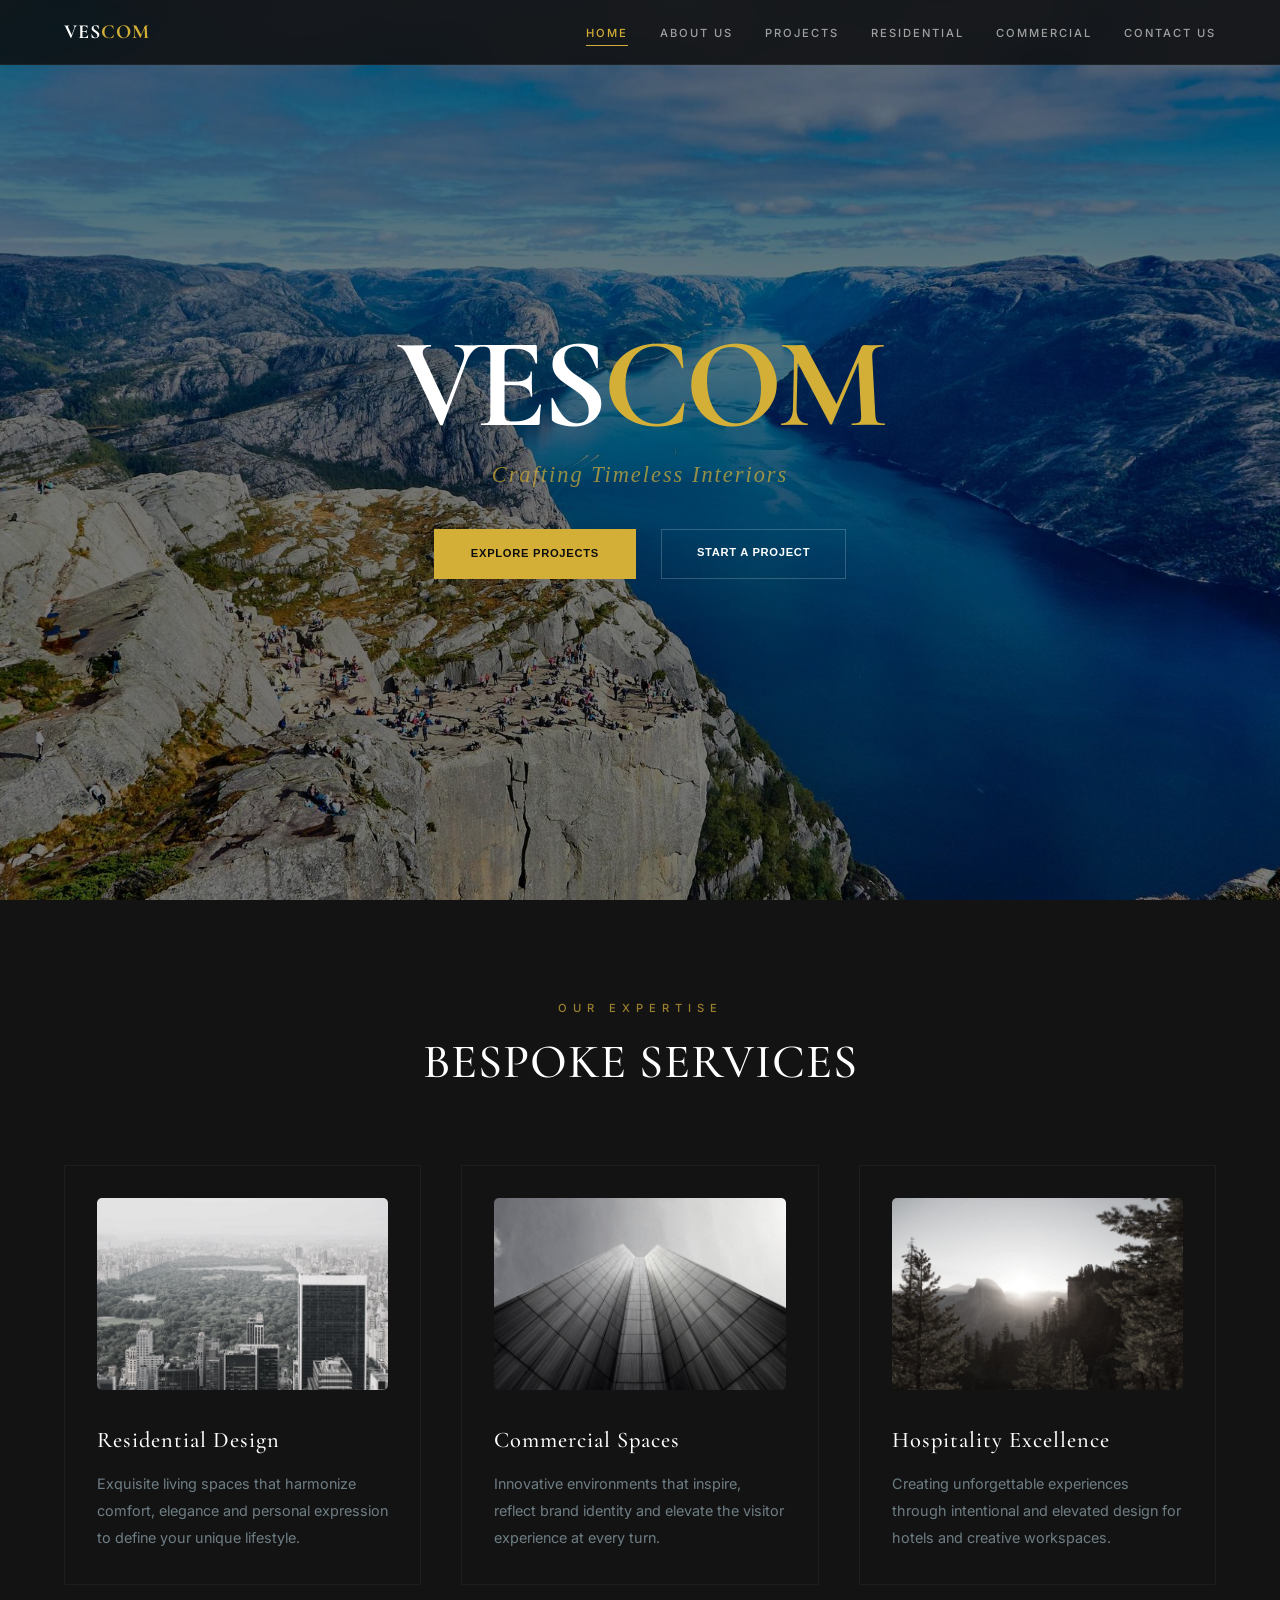
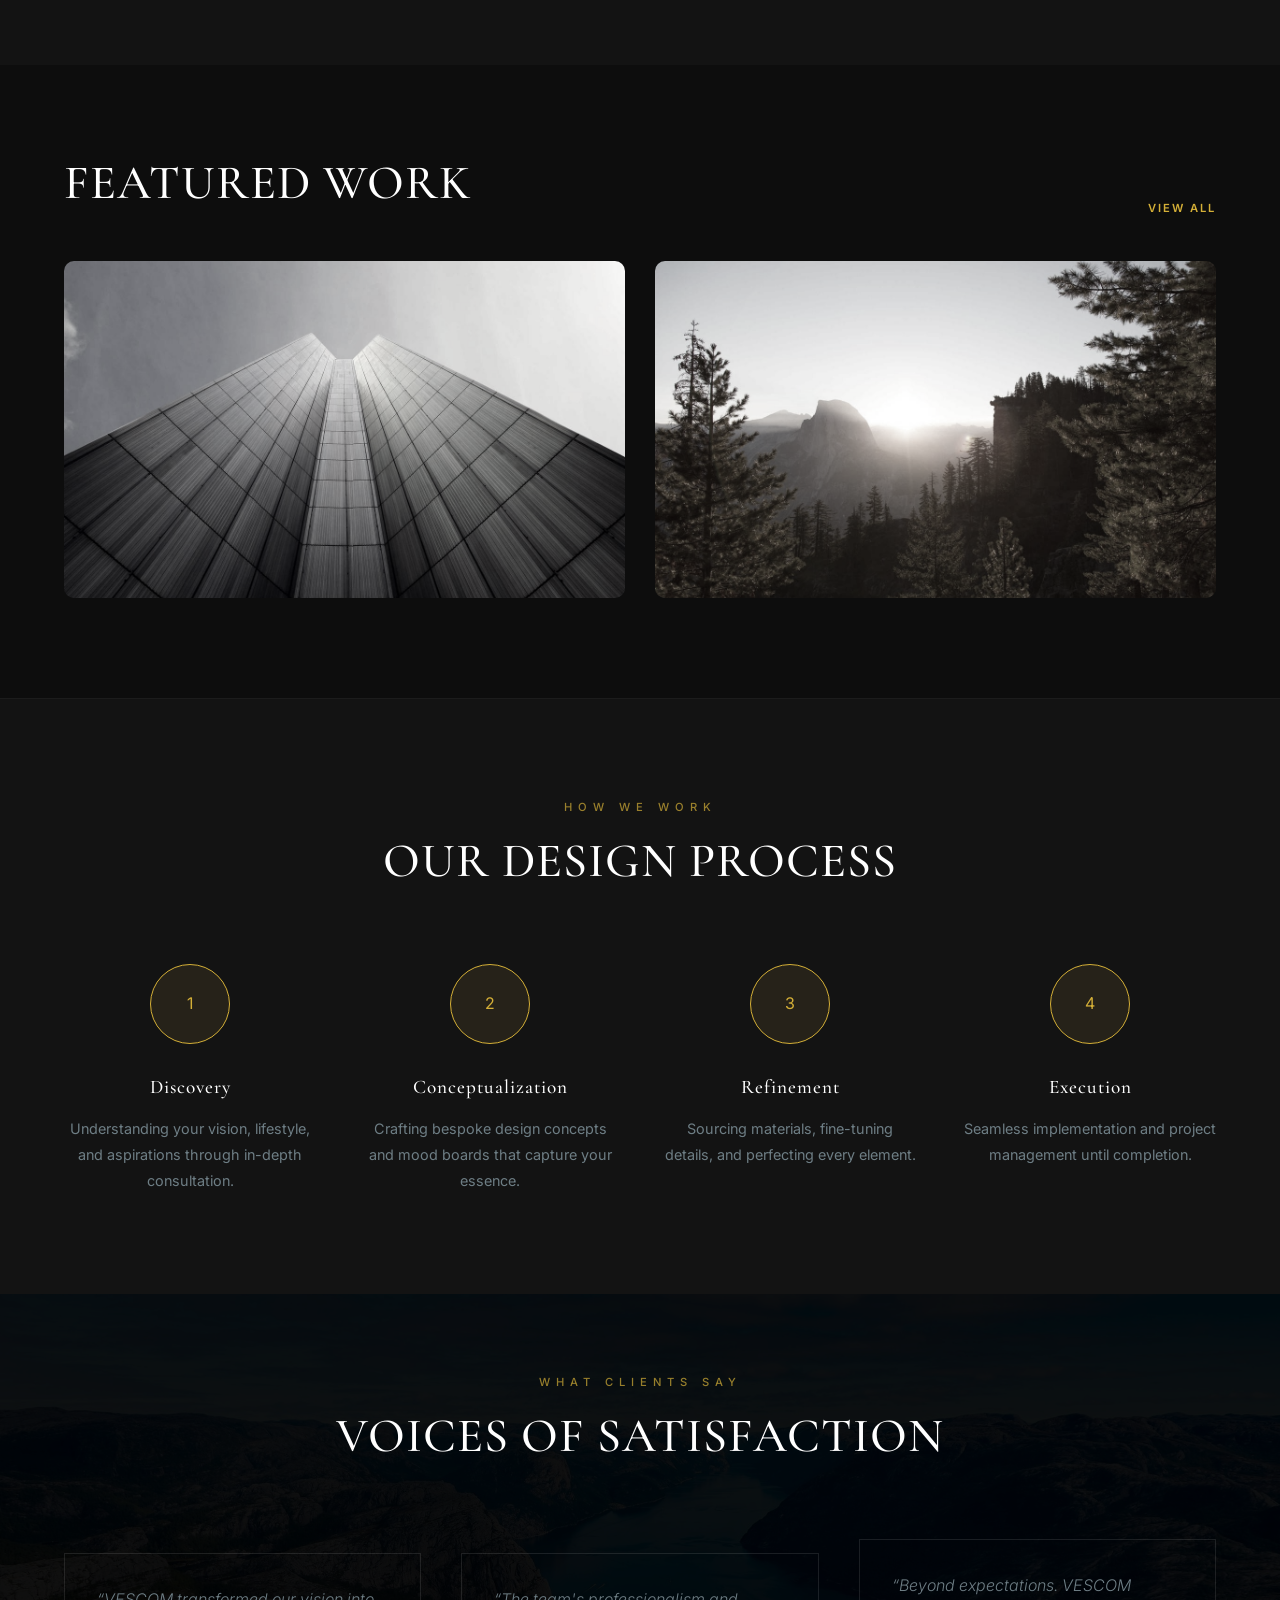
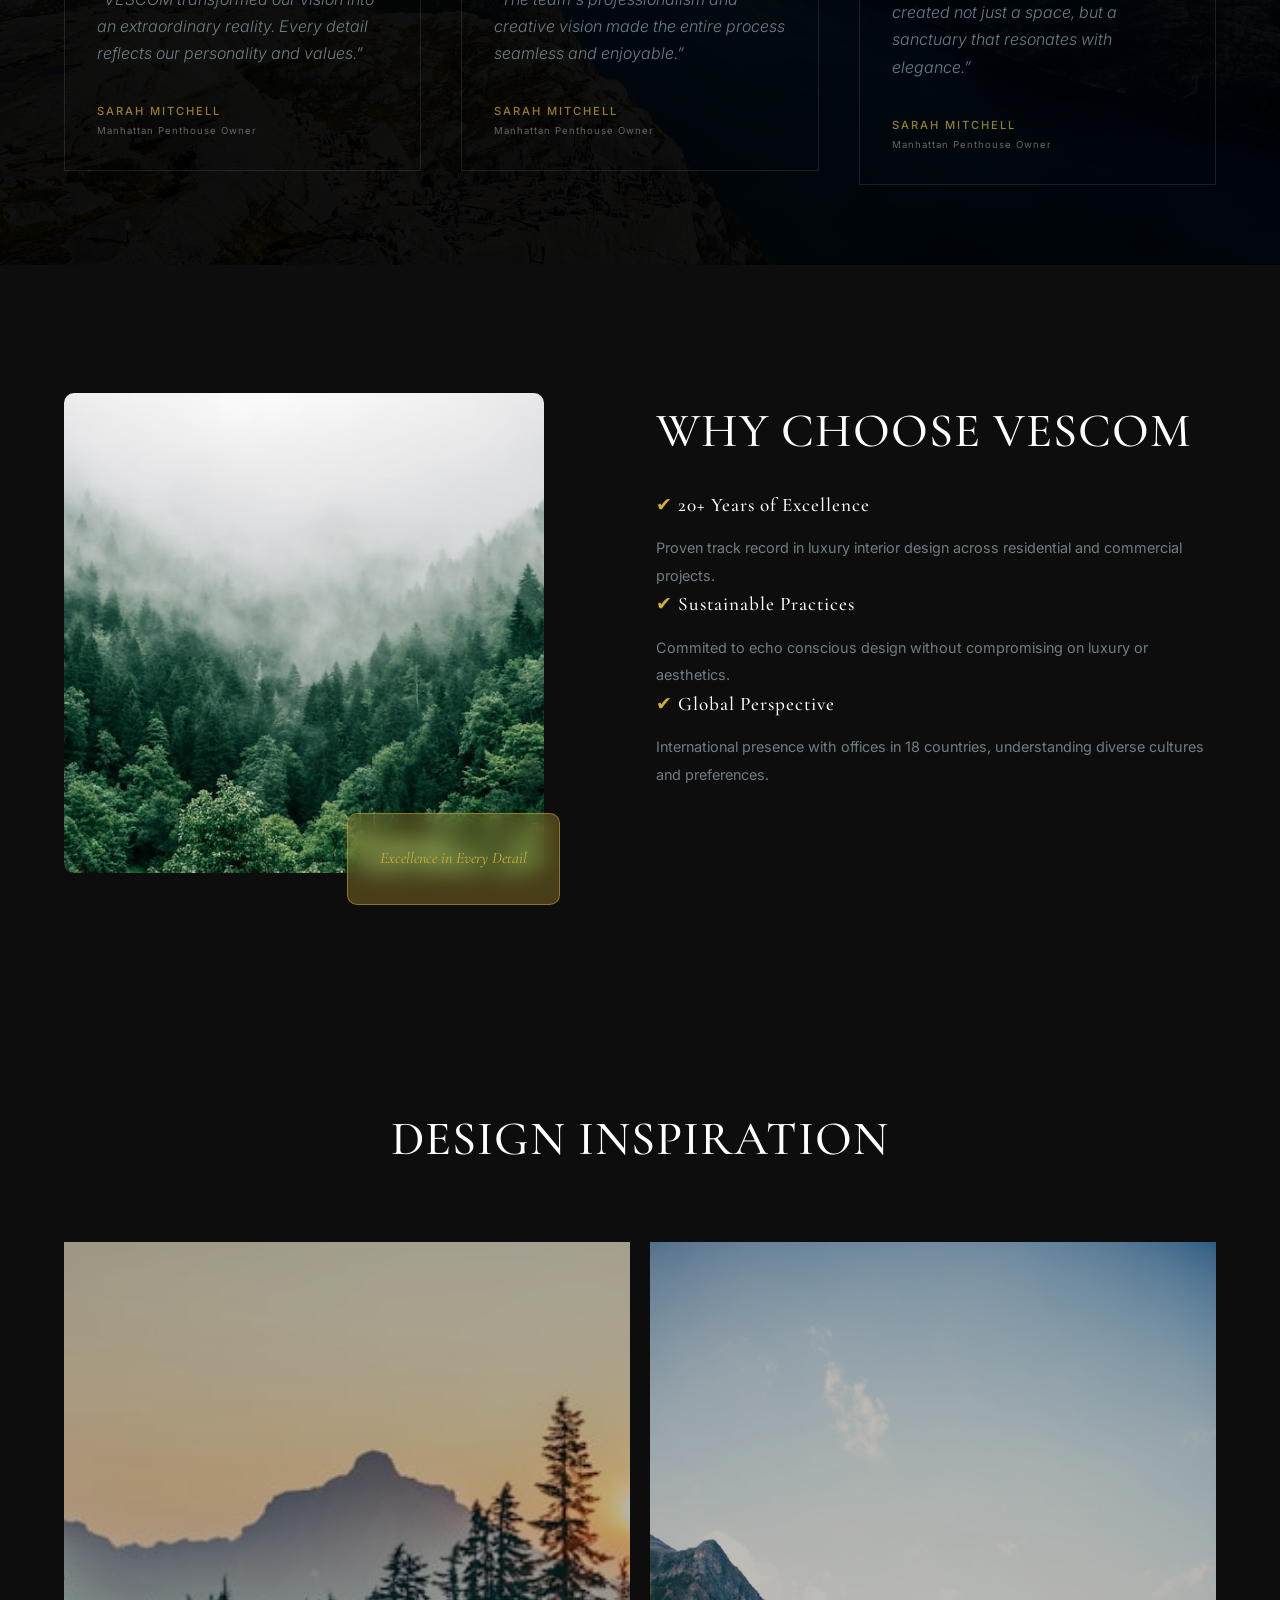
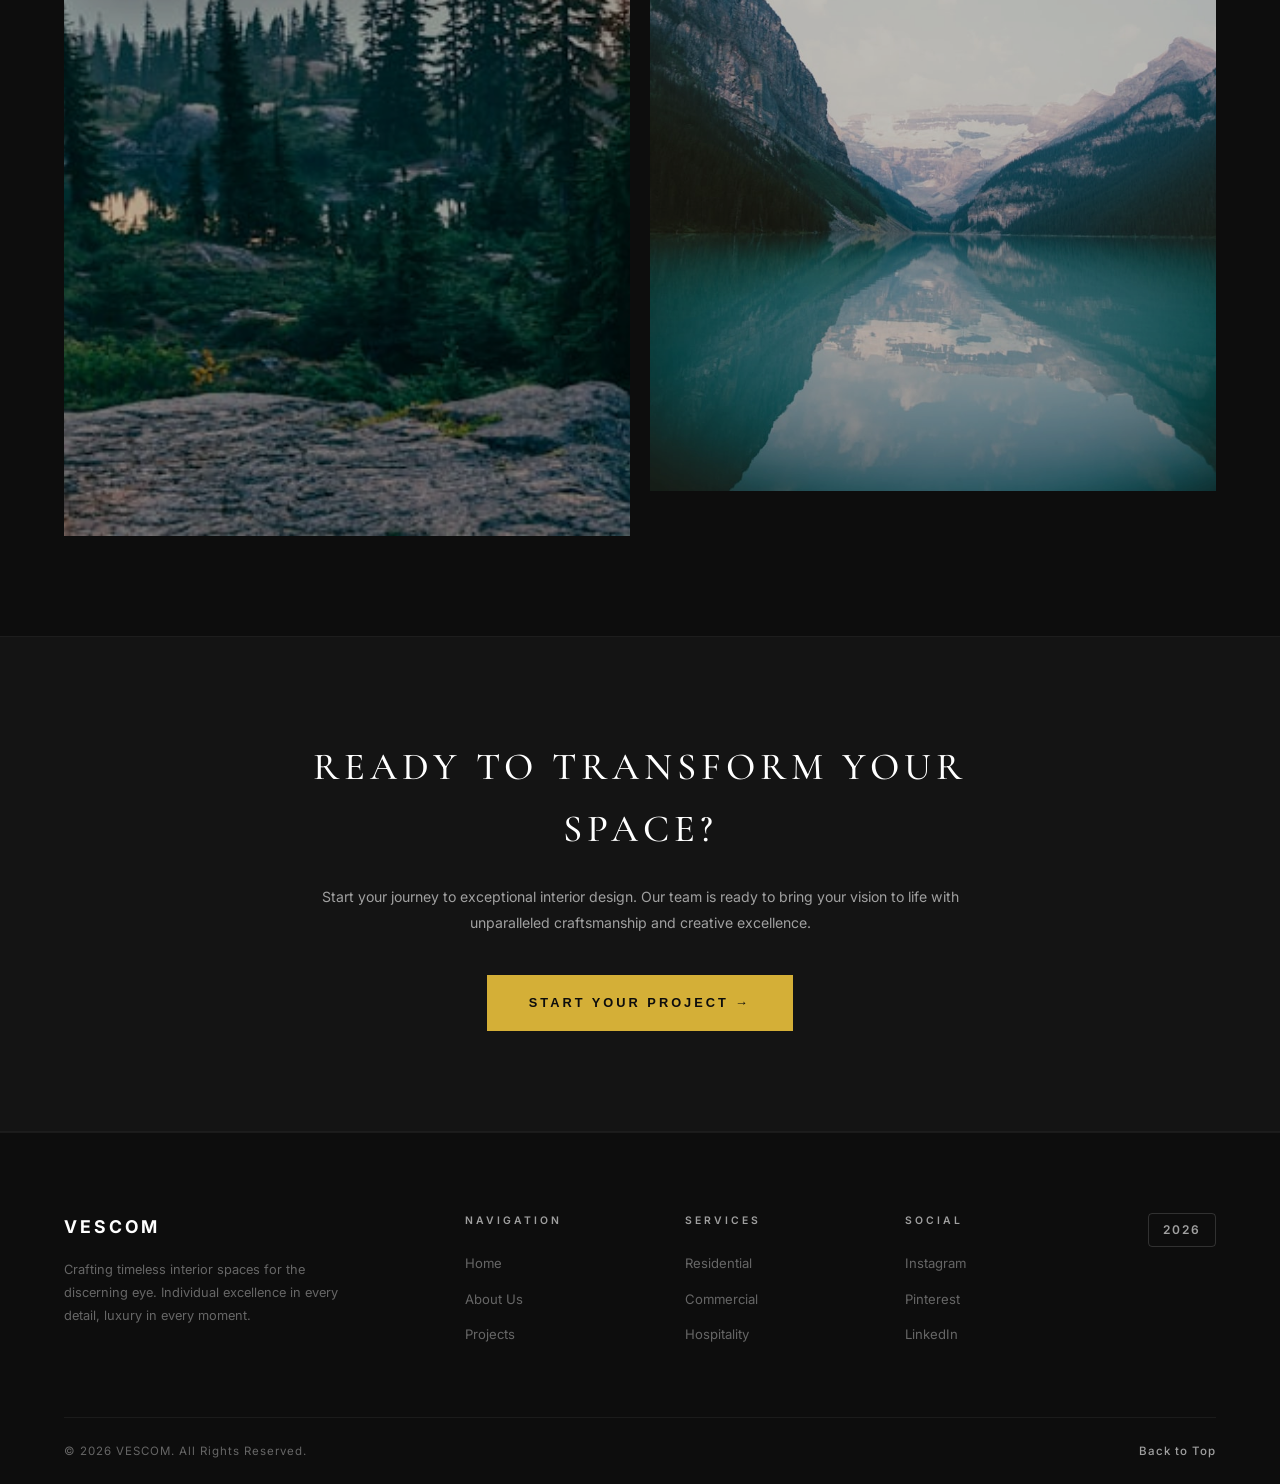
==== index.html @ 7e97408f "uploaded" ====
<!DOCTYPE html>
<html lang="en">

<head>
    <meta charset="UTF-8">
    <meta name="viewport" content="width=device-width, initial-scale=1.0">
    <title>VESCOM | Crafting Timeless Interiors</title>
    <meta name="description"
        content="VESCOM - Crafting timeless interior spaces for the discerning eye. Individual excellence in every detail, luxury in every moment.">
    <link rel="preconnect" href="https://fonts.googleapis.com">
    <link rel="preconnect" href="https://fonts.gstatic.com" crossorigin>
    <link
        href="https://fonts.googleapis.com/css2?family=Cormorant+Garamond:ital,wght@0,300;0,400;0,500;0,600;0,700;1,300;1,400;1,500;1,600;1,700&family=Inter:wght@300;400;500;600;700&family=Playfair+Display:ital,wght@0,400;0,500;0,600;0,700;1,400;1,500;1,600;1,700&display=swap"
        rel="stylesheet">
    <link rel="stylesheet" href="styles.css">
    <link rel="preconnect" href="https://fonts.googleapis.com">
    <link rel="preconnect" href="https://fonts.gstatic.com" crossorigin>
    <link
        href="https://fonts.googleapis.com/css2?family=Crimson+Text:ital,wght@0,400;0,600;0,700;1,400;1,600;1,700&family=EB+Garamond:ital,wght@0,400..800;1,400..800&display=swap"
        rel="stylesheet">
</head>

<body>

    <!-- ========== HEADER / NAVIGATION ========== -->
    <header class="header" id="header">
        <div class="header-container">
            <a href="index.html" class="logo">
                VES<span class="logo-accent">COM</span>
            </a>
            <nav class="main-nav" id="mainNav">
                <ul class="nav-list">
                    <li><a href="#" class="nav-link active">HOME</a></li>
                    <li><a href="#" class="nav-link">ABOUT US</a></li>
                    <li><a href="#" class="nav-link">PROJECTS</a></li>
                    <li><a href="#" class="nav-link">RESIDENTIAL</a></li>
                    <li><a href="#" class="nav-link">COMMERCIAL</a></li>
                    <li><a href="#" class="nav-link">CONTACT US</a></li>
                </ul>
            </nav>
            <button class="mobile-toggle" id="mobileToggle" aria-label="Toggle navigation">
                <span></span>
                <span></span>
                <span></span>
            </button>
        </div>
    </header>

    <!-- ========== HERO SECTION ========== -->
    <section class="hero" id="hero">
        <div class="hero-bg">
            <img src="images/hero-bg.jpg" alt="Dramatic landscape" class="hero-bg-img">
            <div class="hero-overlay"></div>
        </div>
        <div class="hero-content">
            <h1 class="hero-title">
                VES<span class="hero-title-accent">COM</span>
            </h1>
            <p class="hero-tagline">Crafting Timeless Interiors</p>
            <div class="hero-buttons">
                <a href="#" class="btn btn-primary">EXPLORE PROJECTS</a>
                <a href="#" class="btn btn-outline">START A PROJECT</a>
            </div>
        </div>
    </section>

    <!-- ========== BESPOKE SERVICES ========== -->
    <section class="services" id="services">
        <div class="container">
            <div class="section-header">
                <p class="section-subtitle">OUR EXPERTISE</p>
                <h2 class="section-title">BESPOKE SERVICES</h2>
            </div>
            <div class="services-grid">
                <!-- Service 1 -->
                <div class="service-card">
                    <div class="service-image">
                        <img src="images/residential.jpg" alt="Residential Design">
                    </div>
                    <h3 class="service-name">Residential Design</h3>
                    <p class="service-desc">Exquisite living spaces that harmonize comfort, elegance and personal
                        expression to define your unique lifestyle.</p>
                </div>
                <!-- Service 2 -->
                <div class="service-card">
                    <div class="service-image">
                        <img src="images/project1.jpg" alt="Commercial Spaces">
                    </div>
                    <h3 class="service-name">Commercial Spaces</h3>
                    <p class="service-desc">Innovative environments that inspire, reflect brand identity and elevate the
                        visitor experience at every turn.</p>
                </div>
                <!-- Service 3 -->
                <div class="service-card">
                    <div class="service-image">
                        <img src="images/project2.jpg" alt="Hospitality Excellence">
                    </div>
                    <h3 class="service-name">Hospitality Excellence</h3>
                    <p class="service-desc">Creating unforgettable experiences through intentional and elevated design
                        for hotels and creative workspaces.</p>
                </div>
            </div>
        </div>
    </section>

    <!-- ========== FEATURED WORK ========== -->
    <section class="featured-work" id="featured-work">
        <div class="container">
            <div class="featured-header">
                <h2 class="section-title">FEATURED WORK</h2>
                <a href="#" class="view-all-link nav-link">VIEW ALL</a>
            </div>
            <div class="featured-grid">
                <div class="featured-item">
                    <img src="images/project1.jpg" alt="Featured Project 1">
                    <div class="content-featured-overlay">
                        <h3 class="service-name service-name-featured">The Glass Penthouse</h3>
                        <p class="section-subtitle section-subtitle-featured">NEW YORK</p>
                    </div>
                </div>
                <div class="featured-item">
                    <img src="images/project2.jpg" alt="Featured Project 1">
                    <div class="content-featured-overlay">
                        <h3 class="service-name service-name-featured">Azure Sands Resort</h3>
                        <p class="section-subtitle section-subtitle-featured">MALDIVES</p>
                    </div>
                </div>
            </div>
        </div>
    </section>

    <!-- ========== OUR DESIGN PROCESS ========== -->
    <section class="design-process" id="design-process">
        <div class="container">
            <div class="section-header">
                <p class="section-subtitle">HOW WE WORK</p>
                <h2 class="section-title">OUR DESIGN PROCESS</h2>
            </div>
            <div class="process-grid">
                <!-- Step 1 -->
                <div class="process-step">
                    <div class="process-icon">
                        1
                    </div>
                    <h3 class="process-name">Discovery</h3>
                    <p class="process-desc">Understanding your vision, lifestyle, and aspirations through in-depth
                        consultation.</p>
                </div>
                <!-- Step 1 -->
                <div class="process-step">
                    <div class="process-icon">
                        2
                    </div>
                    <h3 class="process-name">Conceptualization</h3>
                    <p class="process-desc">Crafting bespoke design concepts and mood boards that capture your essence.
                    </p>
                </div>
                <!-- Step 1 -->
                <div class="process-step">
                    <div class="process-icon">
                        3
                    </div>
                    <h3 class="process-name">Refinement</h3>
                    <p class="process-desc">Sourcing materials, fine-tuning details, and perfecting every element.</p>
                </div>
                <!-- Step 1 -->
                <div class="process-step">
                    <div class="process-icon">
                        4
                    </div>
                    <h3 class="process-name">Execution</h3>
                    <p class="process-desc">Seamless implementation and project management until completion.</p>
                </div>
            </div>
        </div>
    </section>

    <!-- ========== VOICES OF SATISFACTION ========== -->
    <section class="testimonials" id="testimonials">
        <div class="overlay-testimonials"></div>
        <div class="container">
            <div class="section-header">
                <p class="section-subtitle">WHAT CLIENTS SAY</p>
                <h2 class="section-title">VOICES OF SATISFACTION</h2>
            </div>
            <div class="services-grid testimonial-grid">
                <div class="testimonial-content">
                    <blockquote class="testimonial-quote">
                        &ldquo;VESCOM transformed our vision into an extraordinary reality. Every detail reflects our
                        personality and values.&rdquo;
                    </blockquote>
                    <div class="testimonial-author">
                        <p class="author-name">Sarah Mitchell</p>
                        <p class="author-location">Manhattan Penthouse Owner</p>
                    </div>
                </div>
                <div class="testimonial-content">
                    <blockquote class="testimonial-quote">
                        &ldquo;The team's professionalism and creative vision made the entire process seamless and
                        enjoyable.&rdquo;
                    </blockquote>
                    <div class="testimonial-author">
                        <p class="author-name">Sarah Mitchell</p>
                        <p class="author-location">Manhattan Penthouse Owner</p>
                    </div>
                </div>
                <div class="testimonial-content">
                    <blockquote class="testimonial-quote">
                        &ldquo;Beyond expectations. VESCOM created not just a space, but a sanctuary that resonates with
                        elegance.&rdquo;
                    </blockquote>
                    <div class="testimonial-author">
                        <p class="author-name">Sarah Mitchell</p>
                        <p class="author-location">Manhattan Penthouse Owner</p>
                    </div>
                </div>
            </div>
        </div>
    </section>

    <!-- ========== WHY CHOOSE VESCOM ========== -->
    <section class="why-choose" id="why-choose">
        <div class="why-choose-hero">
            <div class="why-choose-text">
                <h2 class="why-choose-title">WHY CHOOSE VESCOM</h2>
                <p class="process-name"><span style="color: var(--gold);">✔</span> 20+ Years of Excellence</p>
                <p class="why-choose-desc">Proven track record in luxury interior design across residential and
                    commercial projects.</p>
                <p class="process-name"><span style="color: var(--gold);">✔</span> Sustainable Practices</p>
                <p class="why-choose-desc">Commited to echo conscious design without compromising on luxury or
                    aesthetics.</p>
                <p class="process-name"><span style="color: var(--gold);">✔</span> Global Perspective</p>
                <p class="why-choose-desc">International presence with offices in 18 countries, understanding diverse
                    cultures and preferences.</p>
            </div>
        </div>
        <div class="why-choose-gallery">
            <div class="why-choose-item">
                <img src="images/gallery1.jpg" alt="Forest landscape">
            </div>
        </div>
    </section>

    <!-- ========== DESIGN INSPIRATION ========== -->
    <section class="inspiration" id="inspiration">
        <div class="container">
            <div class="section-header">
                <h2 class="section-title">DESIGN INSPIRATION</h2>
            </div>
            <div class="inspiration-grid">
                <div class="inspiration-item inspiration-tall">
                    <img src="images/inspiration1.jpg" alt="Design Inspiration 1">
                </div>
                <div class="inspiration-item">
                    <img src="images/inspiration2.jpg" alt="Design Inspiration 2">
                </div>
                <div class="inspiration-item">
                    <img src="images/project1.png" alt="Design Inspiration 3">
                </div>
            </div>
        </div>
    </section>

    <!-- ========== CTA SECTION ========== -->
    <section class="cta-section" id="cta">
        <div class="container">
            <div class="cta-content">
                <h2 class="cta-title">READY TO TRANSFORM YOUR SPACE?</h2>
                <p class="cta-desc">Start your journey to exceptional interior design. Our team is ready to bring your
                    vision to life with unparalleled craftsmanship and creative excellence.</p>
                <a href="#" class="btn btn-primary btn-cta">START YOUR PROJECT &rarr;</a>
            </div>
        </div>
    </section>

    <!-- ========== FOOTER ========== -->
    <footer class="footer" id="footer">
        <div class="container">
            <div class="footer-grid">
                <!-- Column 1: Brand -->
                <div class="footer-brand">
                    <h3 class="footer-logo">VESCOM</h3>
                    <p class="footer-desc">Crafting timeless interior spaces for the discerning eye. Individual
                        excellence in every detail, luxury in every moment.</p>
                </div>
                <!-- Column 2: Navigation -->
                <div class="footer-col">
                    <h4 class="footer-col-title">NAVIGATION</h4>
                    <ul class="footer-links">
                        <li><a href="#">Home</a></li>
                        <li><a href="#">About Us</a></li>
                        <li><a href="#">Projects</a></li>
                    </ul>
                </div>
                <!-- Column 3: Services -->
                <div class="footer-col">
                    <h4 class="footer-col-title">SERVICES</h4>
                    <ul class="footer-links">
                        <li><a href="#">Residential</a></li>
                        <li><a href="#">Commercial</a></li>
                        <li><a href="#">Hospitality</a></li>
                    </ul>
                </div>
                <!-- Column 4: Social -->
                <div class="footer-col">
                    <h4 class="footer-col-title">SOCIAL</h4>
                    <ul class="footer-links">
                        <li><a href="#">Instagram</a></li>
                        <li><a href="#">Pinterest</a></li>
                        <li><a href="#">LinkedIn</a></li>
                    </ul>
                </div>
                <!-- Column 5: 2026 -->
                <div class="footer-col footer-year">
                    <span class="year-badge">2026</span>
                </div>
            </div>
            <div class="footer-bottom">
                <p class="copyright">&copy; 2026 VESCOM. All Rights Reserved.</p>
                <a href="#header" class="back-to-top">Back to Top</a>
            </div>
        </div>
    </footer>

    <script src="script.js"></script>
</body>

</html>
---- styles.css ----
/* ============================================
   VESCOM — Global Styles
   ============================================ */

/* ---------- Reset & Base ---------- */
*,
*::before,
*::after {
    margin: 0;
    padding: 0;
    box-sizing: border-box;
}

:root {
    --gold: rgba(212, 175, 55);
    --gold-light: rgba(212, 175, 55, 0.7);
    --dark: #0d0d0d;
    --dark-lighter: #141414;
    --dark-card: #1a1a1a;
    --text-primary: #ffffff;
    --text-secondary: #a0a0a0;
    --text-muted: #666666;
    --font-serif: Cormorant Garamond, serif;
    --font-sans: 'Inter', -apple-system, BlinkMacSystemFont, sans-serif;
    --font-montserrat: "Montserrat", sans-serif;
    --gray-scale: 0.8;
    --gray-scale-no: 0;
    --transition: 0.3s ease;
}

html {
    scroll-behavior: smooth;
}

body {
    font-family: var(--font-sans);
    background-color: var(--dark);
    color: var(--text-primary);
    line-height: 1.6;
    overflow-x: hidden;
    -webkit-font-smoothing: antialiased;
    -moz-osx-font-smoothing: grayscale;
}

a {
    text-decoration: none;
    color: inherit;
    transition: color var(--transition);
}

ul {
    list-style: none;
}

img {
    display: block;
    max-width: 100%;
    height: auto;
}

.container {
    max-width: 1200px;
    margin: 0 auto;
    padding: 0 24px;
}


/* ============================================
   HEADER
   ============================================ */
.header {
    position: fixed;
    top: 0;
    left: 0;
    width: 100%;
    z-index: 1000;
    background: rgba(13, 13, 13, 0.85);
    backdrop-filter: blur(12px);
    -webkit-backdrop-filter: blur(12px);
    border-bottom: 1px solid rgba(255, 255, 255, 0.05);
    transition: background var(--transition);
}

.header-container {
    max-width: 1200px;
    margin: 0 auto;
    padding: 0 24px;
    display: flex;
    align-items: center;
    justify-content: space-between;
    height: 64px;
}

.logo {
    font-family: "Cormorant Garamond", serif;
    font-size: 1.25rem;
    font-weight: 700;
    letter-spacing: 1px;
    color: var(--text-primary);
}

.logo-accent {
    color: var(--gold);
}

.nav-list {
    display: flex;
    gap: 32px;
}

.nav-link {
    font-size: 0.7rem;
    font-weight: 500;
    letter-spacing: 2px;
    color: var(--text-secondary);
    position: relative;
    padding: 4px 0;
    transition: color var(--transition);
}

.nav-link::after {
    content: '';
    position: absolute;
    bottom: -2px;
    left: 0;
    width: 0;
    height: 1px;
    background: var(--gold);
    transition: width var(--transition);
}

.nav-link:hover,
.nav-link.active {
    color: var(--gold);
}

.nav-link:hover::after,
.nav-link.active::after {
    width: 100%;
}

/* Mobile toggle */
.mobile-toggle {
    display: none;
    flex-direction: column;
    gap: 5px;
    background: none;
    border: none;
    cursor: pointer;
    padding: 4px;
}

.mobile-toggle span {
    display: block;
    width: 24px;
    height: 2px;
    background: var(--text-primary);
    transition: var(--transition);
}


/* ============================================
   HERO
   ============================================ */
.hero {
    position: relative;
    width: 100%;
    height: 100vh;
    min-height: 600px;
    display: flex;
    align-items: center;
    justify-content: center;
    overflow: hidden;
}

.hero-bg {
    position: absolute;
    inset: 0;
}

.hero-bg-img {
    width: 100%;
    height: 100%;
    object-fit: cover;
    object-position: center;
}

.hero-overlay {
    position: absolute;
    inset: 0;
    background: rgba(0, 0, 0, 0.5)
}

.hero-content {
    position: relative;
    z-index: 2;
    text-align: center;
    padding: 0 24px;
    animation: fadeInUp 1s ease forwards;
}

@keyframes fadeInUp {
    from {
        opacity: 0;
        transform: translateY(30px);
    }

    to {
        opacity: 1;
        transform: translateY(0);
    }
}

.hero-title {
    font-family: "Cormorant Garamond", serif;
    font-size: 8rem;
    font-weight: 700;
    letter-spacing: -5px;
    line-height: 8rem;
    color: var(--text-primary);
    margin-bottom: 8px;
}

.hero-title-accent {
    color: var(--gold);
}

.hero-tagline {
    font-family: 'Times New Roman', Times, serif;
    font-size: 1.4rem;
    font-weight: lighter;
    font-style: italic;
    color: var(--gold-light);
    letter-spacing: 2px;
    margin-bottom: 36px;
}

.hero-buttons {
    display: flex;
    gap: 25px;
    justify-content: center;
    flex-wrap: wrap;
}

.btn {
    display: inline-block;
    padding: 14px 35px;
    font-family: var(--font-montserrat);
    font-size: 0.7rem;
    font-weight: 700;
    letter-spacing: 0.7px;
    cursor: pointer;
    /* transition: all var(--transition); */
}

.btn-primary {
    background: var(--gold);
    color: var(--dark);
    border: 2px solid var(--gold);
}

.btn-primary:hover {
    background: var(--text-primary);
    border-color: var(--text-primary);
}

.btn-outline {
    background: transparent;
    color: var(--text-primary);
    border: 1px solid rgba(255, 255, 255, 0.2);
}

.btn-outline:hover {
    color: var(--dark);
    background: var(--text-primary);
    border: 1px solid rgba(255, 255, 255, 1);
}


/* ============================================
   BESPOKE SERVICES
   ============================================ */
.services {
    padding: 100px 0 80px;
    background: rgb(19, 19, 19);
}

.section-header {
    text-align: center;
    margin-bottom: 64px;
}

.section-subtitle {
    font-size: 0.7rem;
    font-weight: 500;
    letter-spacing: 6px;
    color: var(--gold-light);
    margin-bottom: 6px;
    text-transform: uppercase;
}

.section-title {
    font-family: var(--font-serif);
    font-size: 3rem;
    font-weight: 500;
    letter-spacing: 1px;
    color: var(--text-primary);
}

.services-grid {
    display: grid;
    grid-template-columns: repeat(3, 1fr);
    gap: 40px;
}

.service-card {
    text-align: left;
    padding: 2rem;
    color: var(--text-primary);
    background: rgba(19, 19, 19, 0.63);
    border: 1px solid rgba(255, 255, 255, 0.05);
    border-radius: 1px;
    transition: box-shadow 6s ease;
}

.service-card:hover {
    box-shadow: 0 0 3px rgba(190, 167, 118, 0.3);
    border-color: rgba(190, 167, 118, 0.3);
}

.service-image {
    width: 100%;
    aspect-ratio: 1 / 1;
    overflow: hidden;
    margin-bottom: 2rem;
    position: relative;
    max-height: 12rem;
    border-radius: 5px;
}

.service-image img {
    width: 100%;
    height: 100%;
    object-fit: cover;
    transition: filter 0.6s ease-out, transform 0.6s ease;
    /* filter: brightness(0.6); */
    filter: grayscale(var(--gray-scale));
}

.service-card:hover .service-image img {
    /* transform: scale(1.05); */
    /* filter: brightness(1); */
    filter: grayscale(var(--gray-scale-no));
}

.service-name {
    font-family: var(--font-serif);
    font-size: 1.4rem;
    font-weight: 500;
    letter-spacing: 1px;
    color: var(--text-primary);
    margin-bottom: 12px;
}

.service-desc {
    font-size: 0.9rem;
    line-height: 1.9;
    color: rgb(110, 126, 133);
}


/* ============================================
   FEATURED WORK
   ============================================ */
.featured-work {
    padding: 80px 0 100px;
    background: var(--dark);
}

.featured-header {
    display: flex;
    align-items: end;
    justify-content: space-between;
    margin-bottom: 40px;
}

.featured-title {
    font-family: var(--font-serif);
    font-size: clamp(1.5rem, 3.5vw, 2.2rem);
    font-weight: 500;
    font-style: italic;
    letter-spacing: 4px;
    color: var(--text-primary);
}

.view-all-link {
    font-size: 0.7rem;
    font-weight: 600;
    letter-spacing: 2px;
    color: var(--gold);
    transition: color var(--transition);
}

.view-all-link:hover {
    color: var(--gold-light);
}

.featured-grid {
    display: grid;
    grid-template-columns: repeat(2, 1fr);
    gap: 30px;
}

.featured-item {
    overflow: hidden;
    aspect-ratio: 5 / 3;
    position: relative;
    border-radius: 10px;
}

.featured-item img {
    position: absolute;
    width: 100%;
    height: 100%;
    object-fit: cover;
    transition: transform 0.6s ease;
    filter: grayscale(var(--gray-scale));
}

.featured-item:hover img {
    transform: scale(1.04);
    filter: grayscale(var(--gray-scale-no));
    /* filter: brightness(1); */
}

.featured-item:hover .content-featured-overlay {
    opacity: 1;
}

.content-featured-overlay {
    position: relative;
    background-color: rgba(0, 0, 0, 0.322);
    width: 100%;
    height: 100%;
    align-content: end;
    padding: 1.5rem 2rem;
    opacity: 0;
    transition: all var(--transition);
}

.service-name-featured {
    font-size: 1.2rem;
    margin-bottom: 0rem !important;
}

.section-subtitle-featured {
    font-size: 0.5rem;
    letter-spacing: 0px;
}


/* ============================================
   OUR DESIGN PROCESS
   ============================================ */
.design-process {
    padding: 100px 0;
    background: rgb(19, 19, 19);
    border-top: 1px solid rgba(255, 255, 255, 0.04);
}

.process-grid {
    display: grid;
    grid-template-columns: repeat(4, 1fr);
    gap: 48px;
    text-align: center;
}

.process-step {
    display: flex;
    flex-direction: column;
    align-items: center;
}

.process-icon {
    width: 80px;
    height: 80px;
    border-radius: 50%;
    border: 1px solid var(--gold);
    display: flex;
    align-items: center;
    justify-content: center;
    margin-bottom: 28px;
    color: var(--gold);
    transition: all var(--transition);
    background: rgba(201, 168, 76, 0.1);
}

/* .process-step:hover .process-icon {
    transform: scale(1.08);
    box-shadow: 0 0 30px rgba(201, 168, 76, 0.15);
} */

.process-name {
    font-family: var(--font-serif);
    font-size: 1.2rem;
    font-weight: 500;
    /* font-style: italic; */
    letter-spacing: 1px;
    color: var(--text-primary);
    margin-bottom: 14px;
}

.process-desc {
    font-size: 0.9rem;
    max-width: 300px;
    line-height: 1.8;
    color: rgb(110, 126, 133);
}


/* ============================================
   VOICES OF SATISFACTION (TESTIMONIALS)
   ============================================ */
.testimonials {
    background-image: url(images/hero-bg.jpg);
    background-position: center;
    background-repeat: no-repeat;
    background-size: cover;
    /* background: var(--dark-lighter); */
    padding-top: 5rem;
    padding-bottom: 5rem;
    position: relative;
}

.overlay-testimonials {
    position: absolute;
    left: 0;
    bottom: 0;
    right: 0;
    left: 0;
    width: 100%;
    height: 100%;
    background-color: rgba(0, 0, 0, 0.933);
}

.testimonial-grid {
    place-items: center;
}

.testimonial-content {
    text-align: start;
    max-width: 750px;
    height: fit-content;
    margin: 0 auto;
    background: transparent;
    border: 1px solid rgba(255, 255, 255, 0.1);
    padding: 2rem;
}

.testimonial-quote {
    font-family: var(--font-sans);
    font-size: 1rem;
    font-style: italic;
    font-weight: 300;
    line-height: 1.7;
    color: rgb(110, 126, 133);
    margin-bottom: 36px;
    border: none;
    padding: 0;
    text-align: start;
}

.testimonial-author {
    display: flex;
    flex-direction: column;
    gap: 2px;
}

.author-name {
    font-size: 0.7rem;
    font-weight: 500;
    letter-spacing: 2px;
    color: var(--gold-light);
    /* margin-bottom: 6px; */
    text-transform: uppercase;
}

.author-location {
    font-size: 0.6rem;
    font-weight: 400;
    letter-spacing: 1px;
    color: var(--text-muted);
}


/* ============================================
   WHY CHOOSE VESCOM
   ============================================ */



.why-choose {
    max-width: 1200px;
    margin: auto;
    display: flex;
    flex-direction: row-reverse;
    justify-content: space-around;
    gap: 4rem;
    padding: 8rem 0rem;
}


.why-choose-img {
    width: 100%;
    height: 100%;
    object-fit: cover;
    object-position: center;
    filter: brightness(0.7);
}

.why-choose-hero {
    position: relative;
    width: 50%;
    max-width: 35rem;
}

.why-choose-text {
    /* padding: 60px; */
}

.why-choose-title {
    margin-bottom: 20px;
    font-family: var(--font-serif);
    font-size: 3rem;
    font-weight: 500;
    letter-spacing: 1px;
    color: var(--text-primary);
}

.why-choose-desc {
    max-width: 600px;
    font-size: 0.9rem;
    line-height: 1.9;
    color: rgb(110, 126, 133);
}

.why-choose-gallery {
    width: 50%;
    max-width: 30rem;
    display: flex;
    align-items: center;
    /* justify-content: flex-end; */
}

.why-choose-item {
    aspect-ratio: 1/1;
    position: relative;
}

.why-choose-item img {
    border-radius: 10px;
    width: 100%;
    height: 100%;
    object-fit: cover;
}

.why-choose-item::after {
    content: 'Excellence in Every Detail';
    display: flex;
    position: absolute;
    width: fit-content;
    padding: 2rem;
    background: rgba(212, 175, 55, 0.3);
    backdrop-filter: blur(10px);
    z-index: 50;
    bottom: -2rem;
    right: -1rem;
    color: var(--gold);
    font-family: var(--font-serif);
    font-style: italic;
    border: 1px solid rgba(212, 175, 55, 0.5);
    border-radius: 10px;
    font-size: 1rem;
}


@media (max-width: 768px) {
    .why-choose {
        flex-direction: column-reverse;
        padding: 6rem 0rem;
    }

    .why-choose-hero {
        width: 100%;
    }

    .why-choose-gallery {
        width: 85%;
        margin: auto;
    }

    .why-choose-title {
        margin-bottom: 40px;
        line-height: 3rem;
    }

    .why-choose-desc {
        max-width: none;
        font-size: 0.9rem;
        line-height: 1.9;
        color: rgb(110, 126, 133);
        margin-bottom: 20px;
    }


}


/* ============================================
   DESIGN INSPIRATION
   ============================================ */
.inspiration {
    padding: 100px 0;
    background: var(--dark);
}

.inspiration-grid {
    display: grid;
    grid-template-columns: 1fr 1fr;
    grid-template-rows: auto auto;
    gap: 20px;
}

.inspiration-item {
    overflow: hidden;
    position: relative;
}

.inspiration-item img {
    width: 100%;
    height: 100%;
    object-fit: cover;
    filter: brightness(0.75);
    transition: all 0.6s ease;
}

.inspiration-item:hover img {
    filter: brightness(0.95);
    transform: scale(1.03);
}

.inspiration-tall {
    grid-row: span 2;
}

.inspiration-tall img {
    height: 100%;
    min-height: 400px;
}


/* ============================================
   CTA SECTION
   ============================================ */
.cta-section {
    padding: 100px 0;
    background: var(--dark-lighter);
    border-top: 1px solid rgba(255, 255, 255, 0.04);
    border-bottom: 1px solid rgba(255, 255, 255, 0.04);
}

.cta-content {
    text-align: center;
    max-width: 700px;
    margin: 0 auto;
}

.cta-title {
    font-family: var(--font-serif);
    font-size: clamp(1.6rem, 3.5vw, 2.4rem);
    font-weight: 500;
    letter-spacing: 5px;
    color: var(--text-primary);
    margin-bottom: 24px;
}

.cta-desc {
    font-size: 0.88rem;
    line-height: 1.8;
    color: var(--text-secondary);
    margin-bottom: 40px;
}

.btn-cta {
    padding: 16px 40px;
    font-size: 0.8rem;
    letter-spacing: 3px;
}


/* ============================================
   FOOTER
   ============================================ */
.footer {
    padding: 80px 0 0;
    background: var(--dark);
    border-top: 1px solid rgba(255, 255, 255, 0.06);
}

.footer-grid {
    display: grid;
    grid-template-columns: 2fr 1fr 1fr 1fr 0.5fr;
    gap: 40px;
    padding-bottom: 60px;
}

.footer-logo {
    font-family: var(--font-sans);
    font-size: 1.1rem;
    font-weight: 700;
    letter-spacing: 3px;
    margin-bottom: 16px;
    color: var(--text-primary);
}

.footer-desc {
    font-size: 0.8rem;
    line-height: 1.8;
    color: var(--text-muted);
    max-width: 280px;
}

.footer-col-title {
    font-size: 0.65rem;
    font-weight: 600;
    letter-spacing: 3px;
    color: var(--text-secondary);
    margin-bottom: 20px;
    text-transform: uppercase;
}

.footer-links li {
    margin-bottom: 10px;
}

.footer-links a {
    font-size: 0.82rem;
    color: var(--text-muted);
    transition: color var(--transition);
}

.footer-links a:hover {
    color: var(--gold);
}

.footer-year {
    display: flex;
    align-items: flex-start;
    justify-content: flex-end;
}

.year-badge {
    font-size: 0.75rem;
    font-weight: 600;
    letter-spacing: 2px;
    color: var(--text-secondary);
    border: 1px solid rgba(255, 255, 255, 0.15);
    padding: 6px 14px;
    border-radius: 4px;
}

.footer-bottom {
    display: flex;
    justify-content: space-between;
    align-items: center;
    padding: 24px 0;
    border-top: 1px solid rgba(255, 255, 255, 0.06);
}

.copyright {
    font-size: 0.72rem;
    color: var(--text-muted);
    letter-spacing: 1px;
}

.back-to-top {
    font-size: 0.72rem;
    font-weight: 500;
    letter-spacing: 1px;
    color: var(--text-secondary);
    transition: color var(--transition);
}

.back-to-top:hover {
    color: var(--gold);
}


/* ============================================
   RESPONSIVE
   ============================================ */
@media (max-width: 1024px) {
    .services-grid {
        grid-template-columns: repeat(2, 1fr);
    }

    .footer-grid {
        grid-template-columns: 1fr 1fr 1fr;
    }

    .footer-brand {
        grid-column: span 3;
    }

    .footer-year {
        justify-content: flex-start;
    }

    .process-grid {
        gap: 32px;
    }

    .why-choose-text {
        padding: 40px;
    }
}

@media (max-width: 768px) {

    /* mine change  */

    .hero-title {
        font-size: 5rem;
        line-height: 6rem;
    }

    .hero-tagline {
        font-size: 1.2rem;
    }

    .btn {
        font-size: 0.65rem;
        box-sizing: unset;
        max-width: 65%;
        padding: 12px 32px;
    }

    .section-title {
        line-height: 3rem;
    }


    /* mine change  */

    .main-nav {
        position: fixed;
        top: 64px;
        left: 0;
        right: 0;
        background: rgba(13, 13, 13, 0.98);
        backdrop-filter: blur(12px);
        -webkit-backdrop-filter: blur(12px);
        padding: 24px;
        transform: translateY(-120%);
        opacity: 0;
        transition: all 0.4s ease;
        border-bottom: 1px solid rgba(255, 255, 255, 0.05);
    }

    .main-nav.open {
        transform: translateY(0);
        opacity: 1;
    }

    .nav-list {
        flex-direction: column;
        gap: 20px;
    }

    .mobile-toggle {
        display: flex;
    }

    .mobile-toggle.active span:nth-child(1) {
        transform: rotate(45deg) translate(5px, 5px);
    }

    .mobile-toggle.active span:nth-child(2) {
        opacity: 0;
    }

    .mobile-toggle.active span:nth-child(3) {
        transform: rotate(-45deg) translate(5px, -5px);
    }

    .services-grid {
        grid-template-columns: 1fr;
        gap: 48px;
    }

    .featured-grid {
        grid-template-columns: 1fr;
    }

    .process-grid {
        grid-template-columns: 1fr;
        gap: 48px;
    }

    .why-choose-gallery {
        grid-template-columns: 1fr;
    }

    .why-choose-text {
        padding: 30px 24px;
    }

    .inspiration-grid {
        grid-template-columns: 1fr;
    }

    .inspiration-tall {
        grid-row: span 1;
    }

    .footer-grid {
        grid-template-columns: 1fr 1fr;
    }

    .footer-brand {
        grid-column: span 2;
    }
}

@media (max-width: 480px) {
    .footer-grid {
        grid-template-columns: 1fr;
    }

    .footer-brand {
        grid-column: span 1;
    }

    .footer-bottom {
        flex-direction: column;
        gap: 12px;
        text-align: center;
    }

    .hero-buttons {
        flex-direction: column;
        align-items: center;
    }

    .btn {
        width: 220px;
        text-align: center;
    }
}
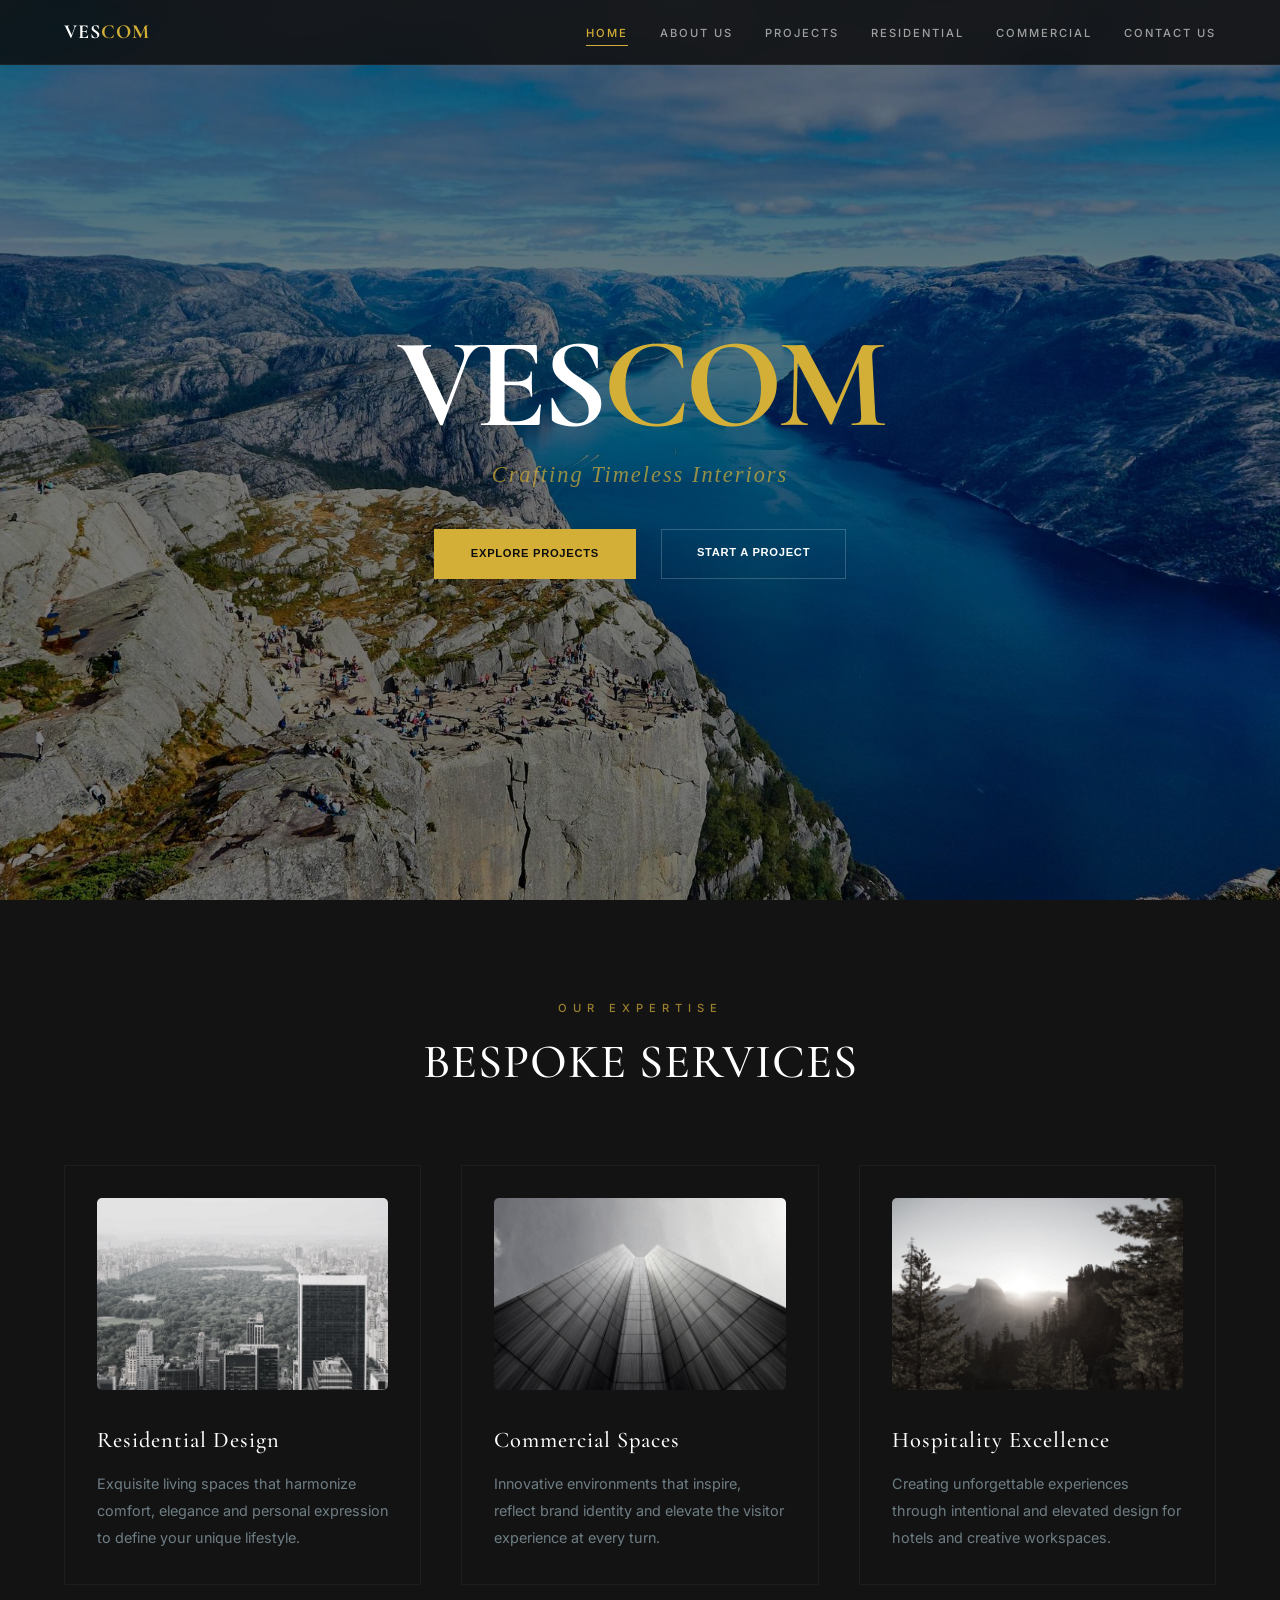
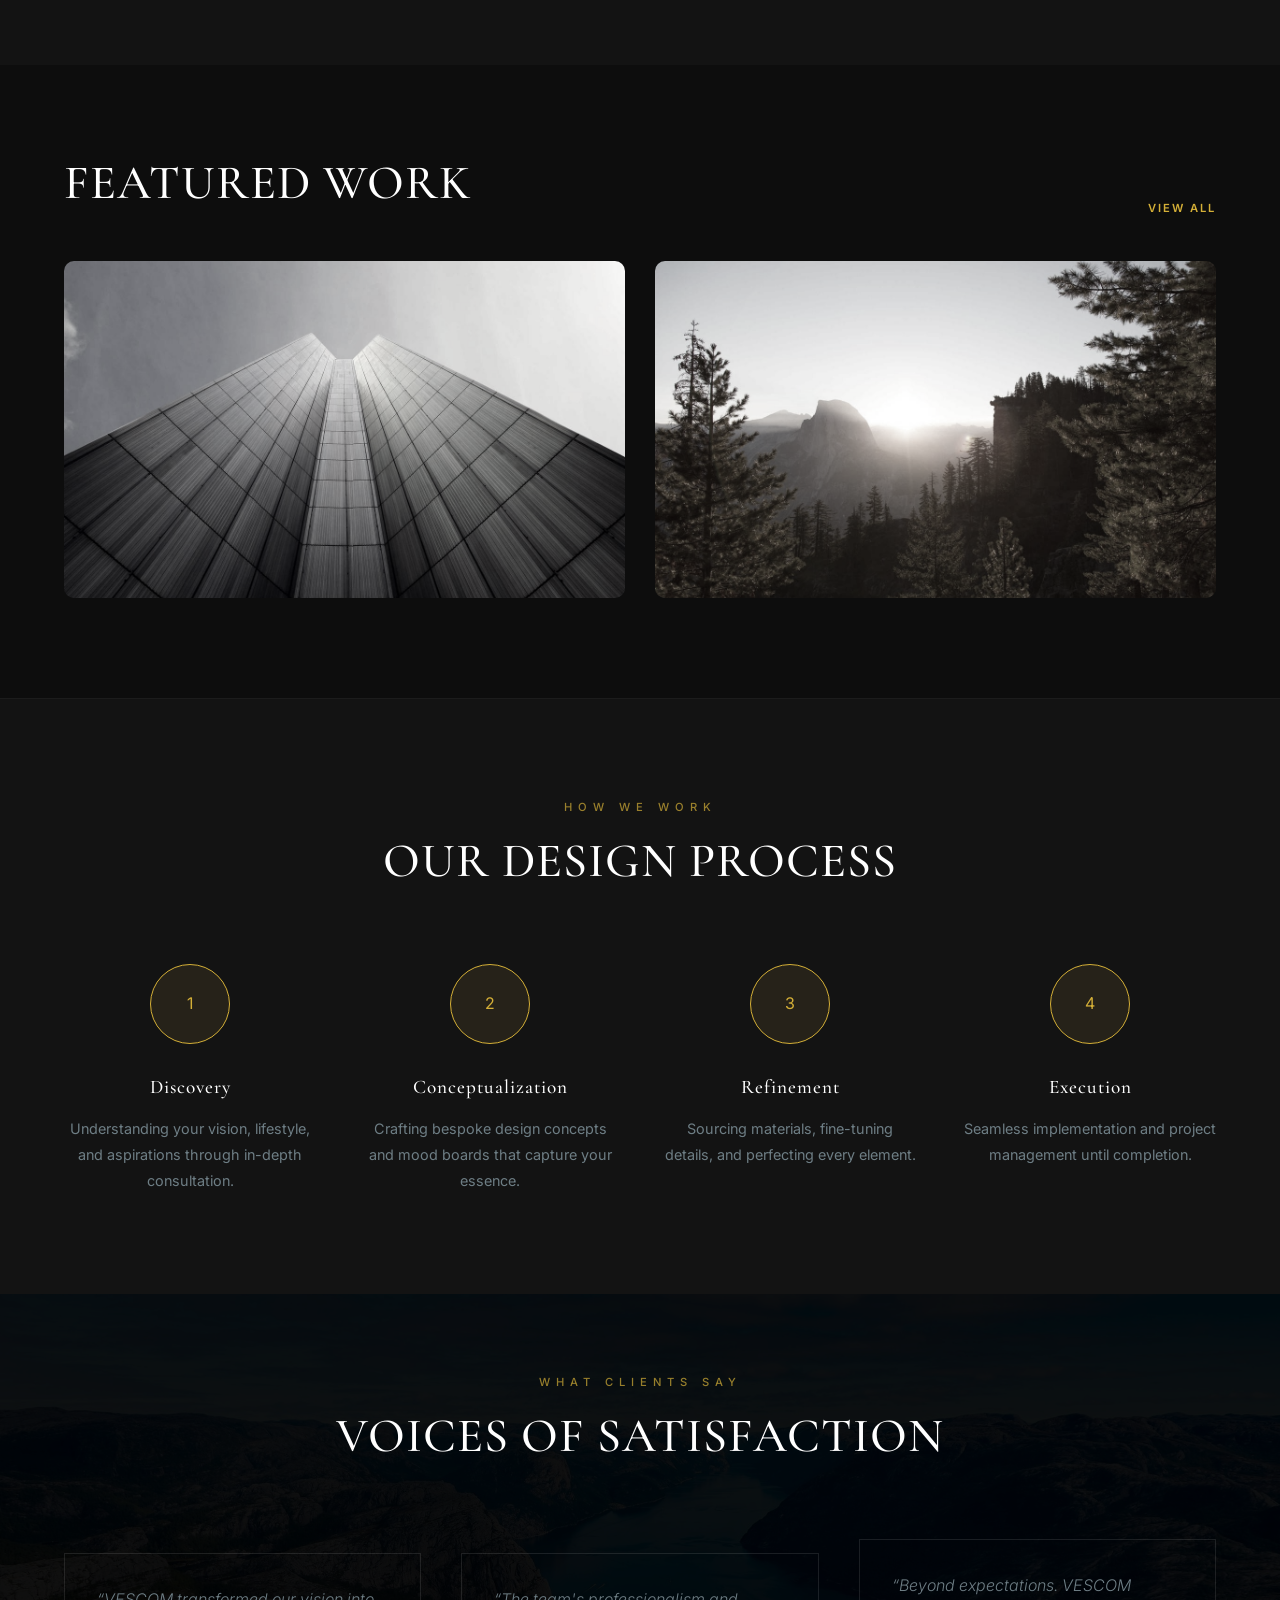
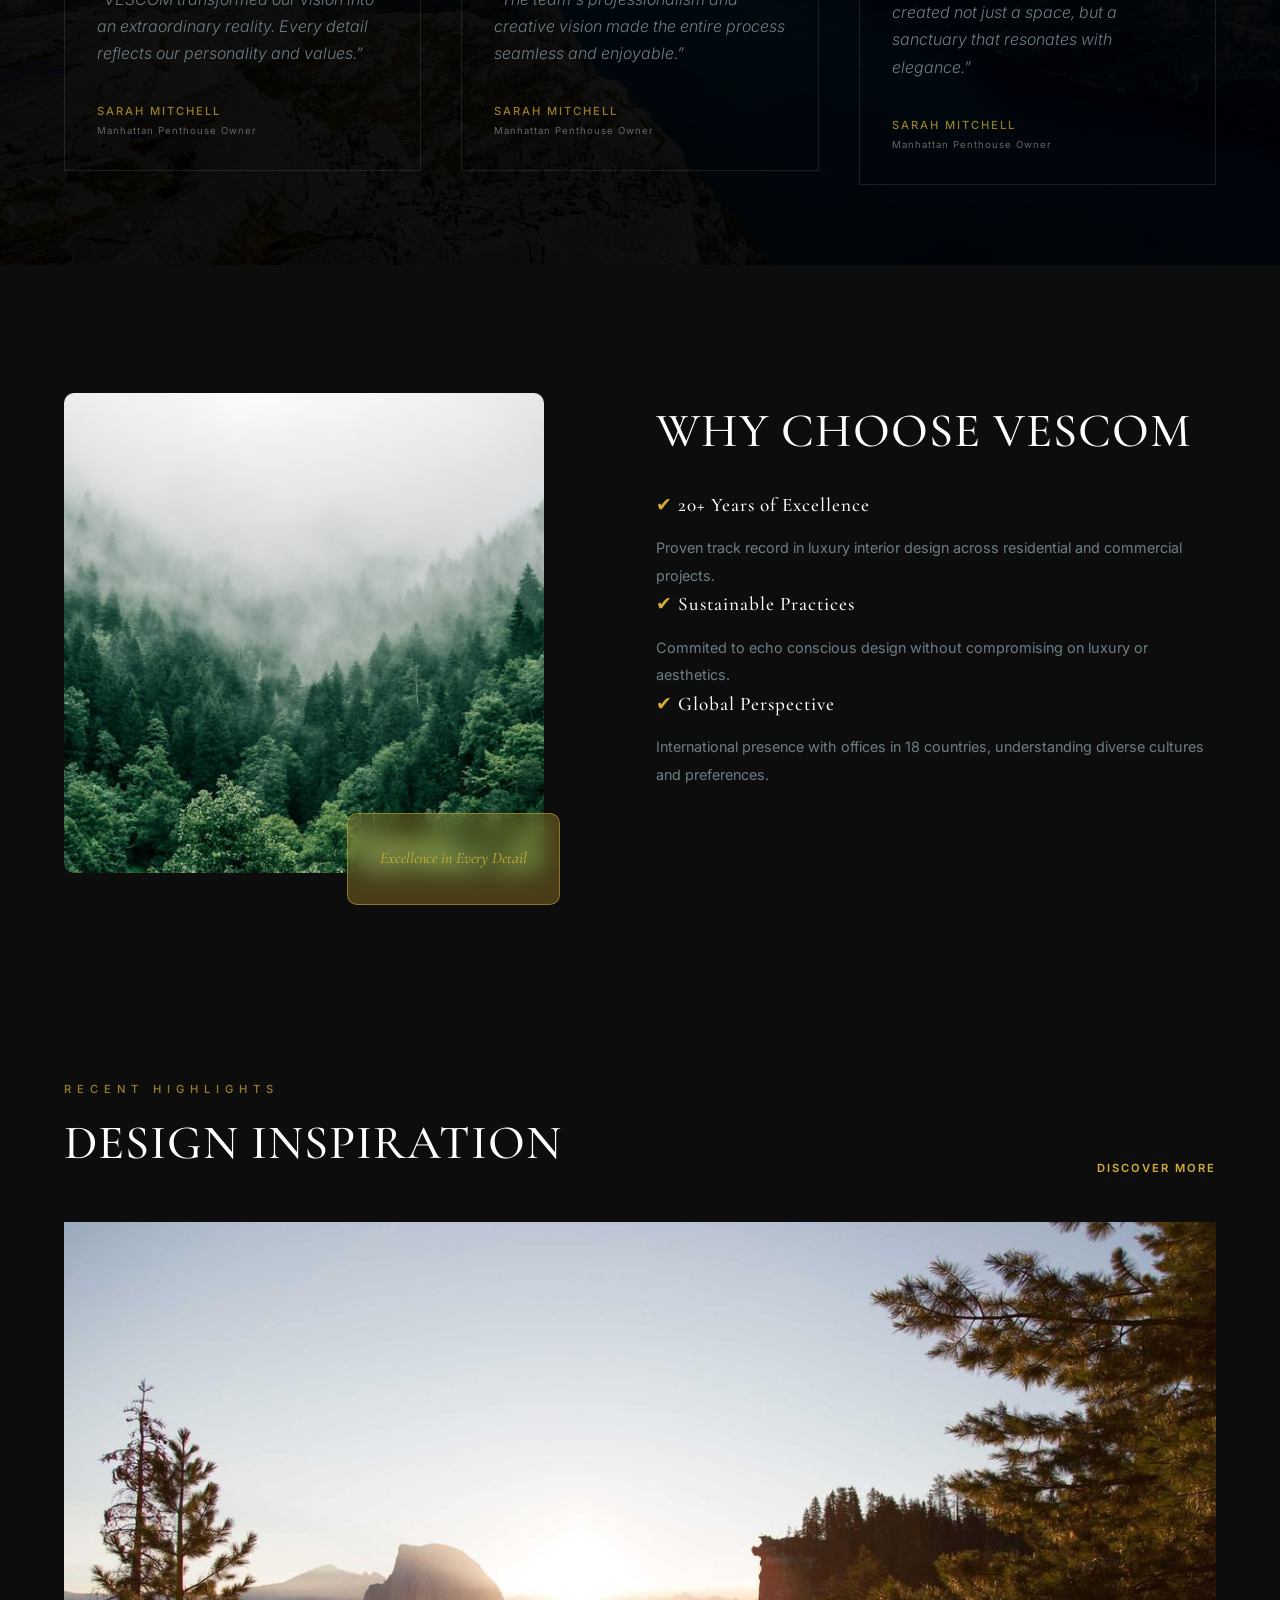
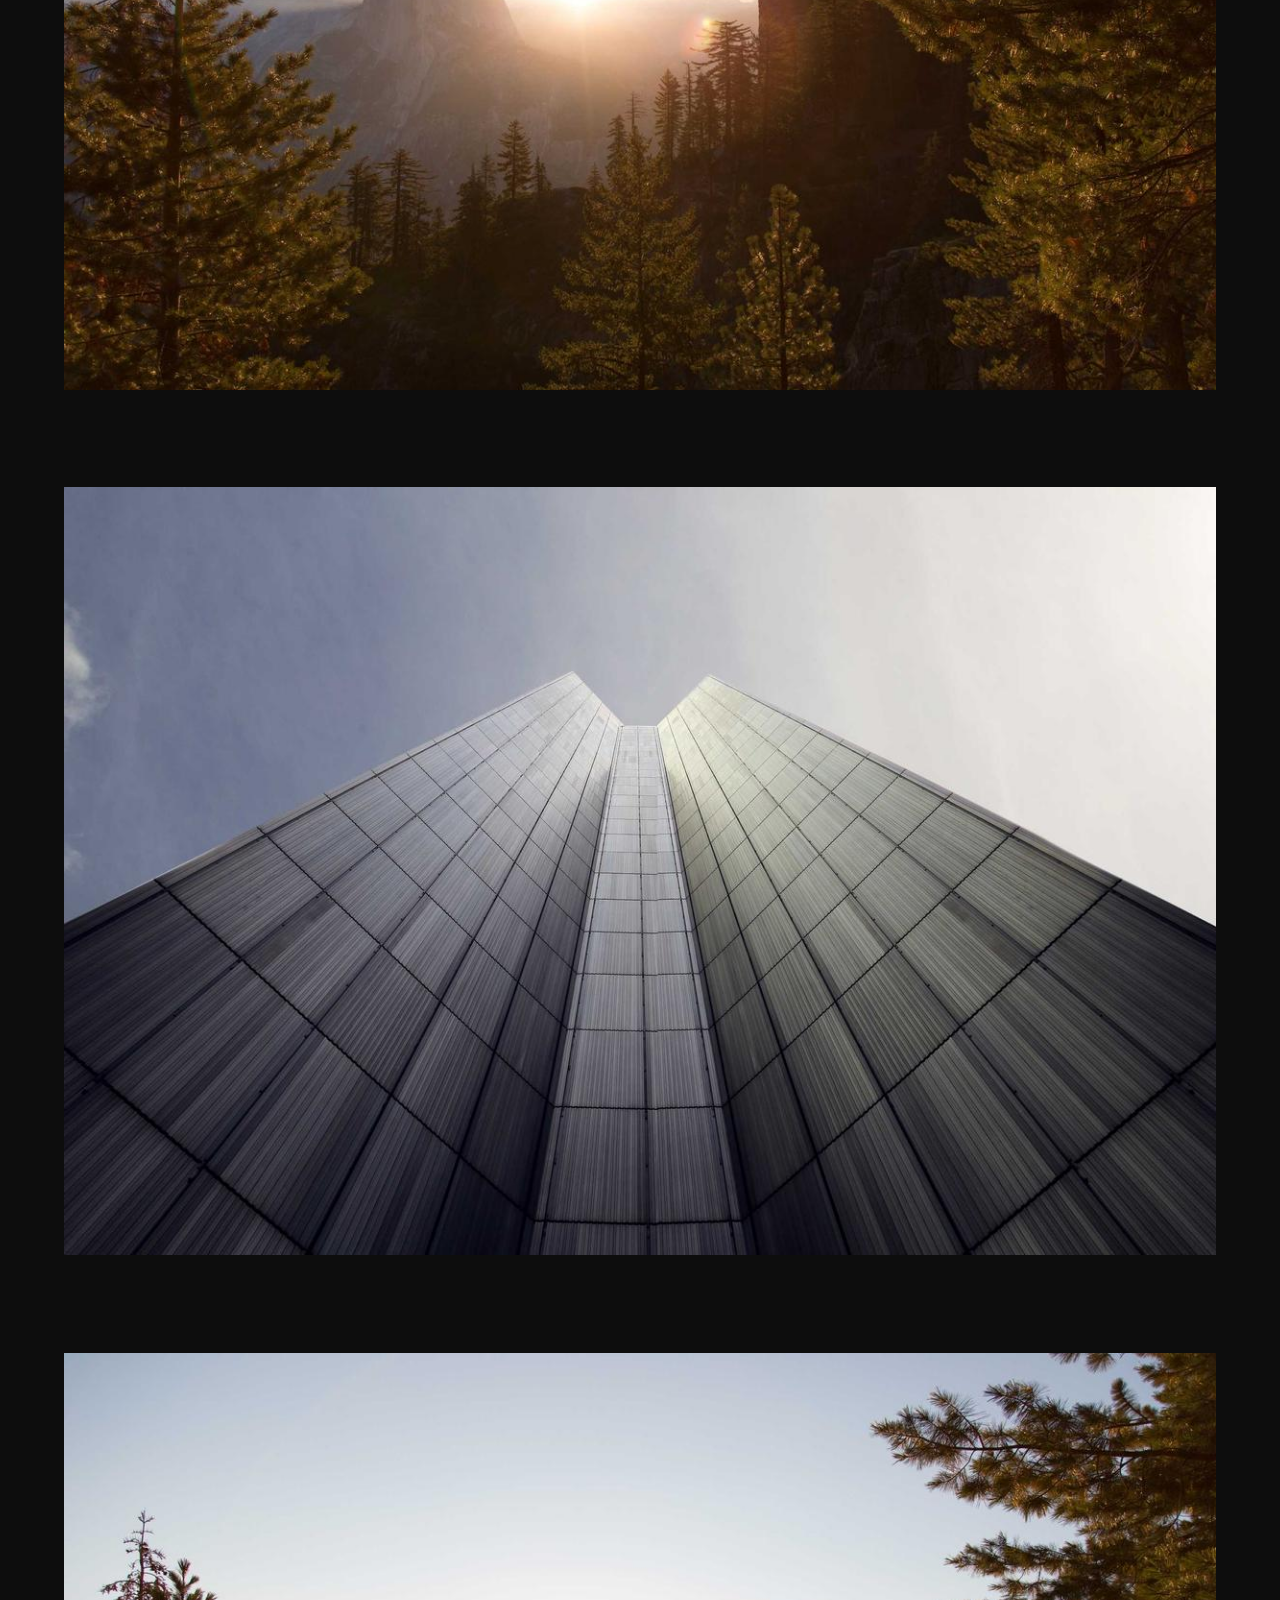
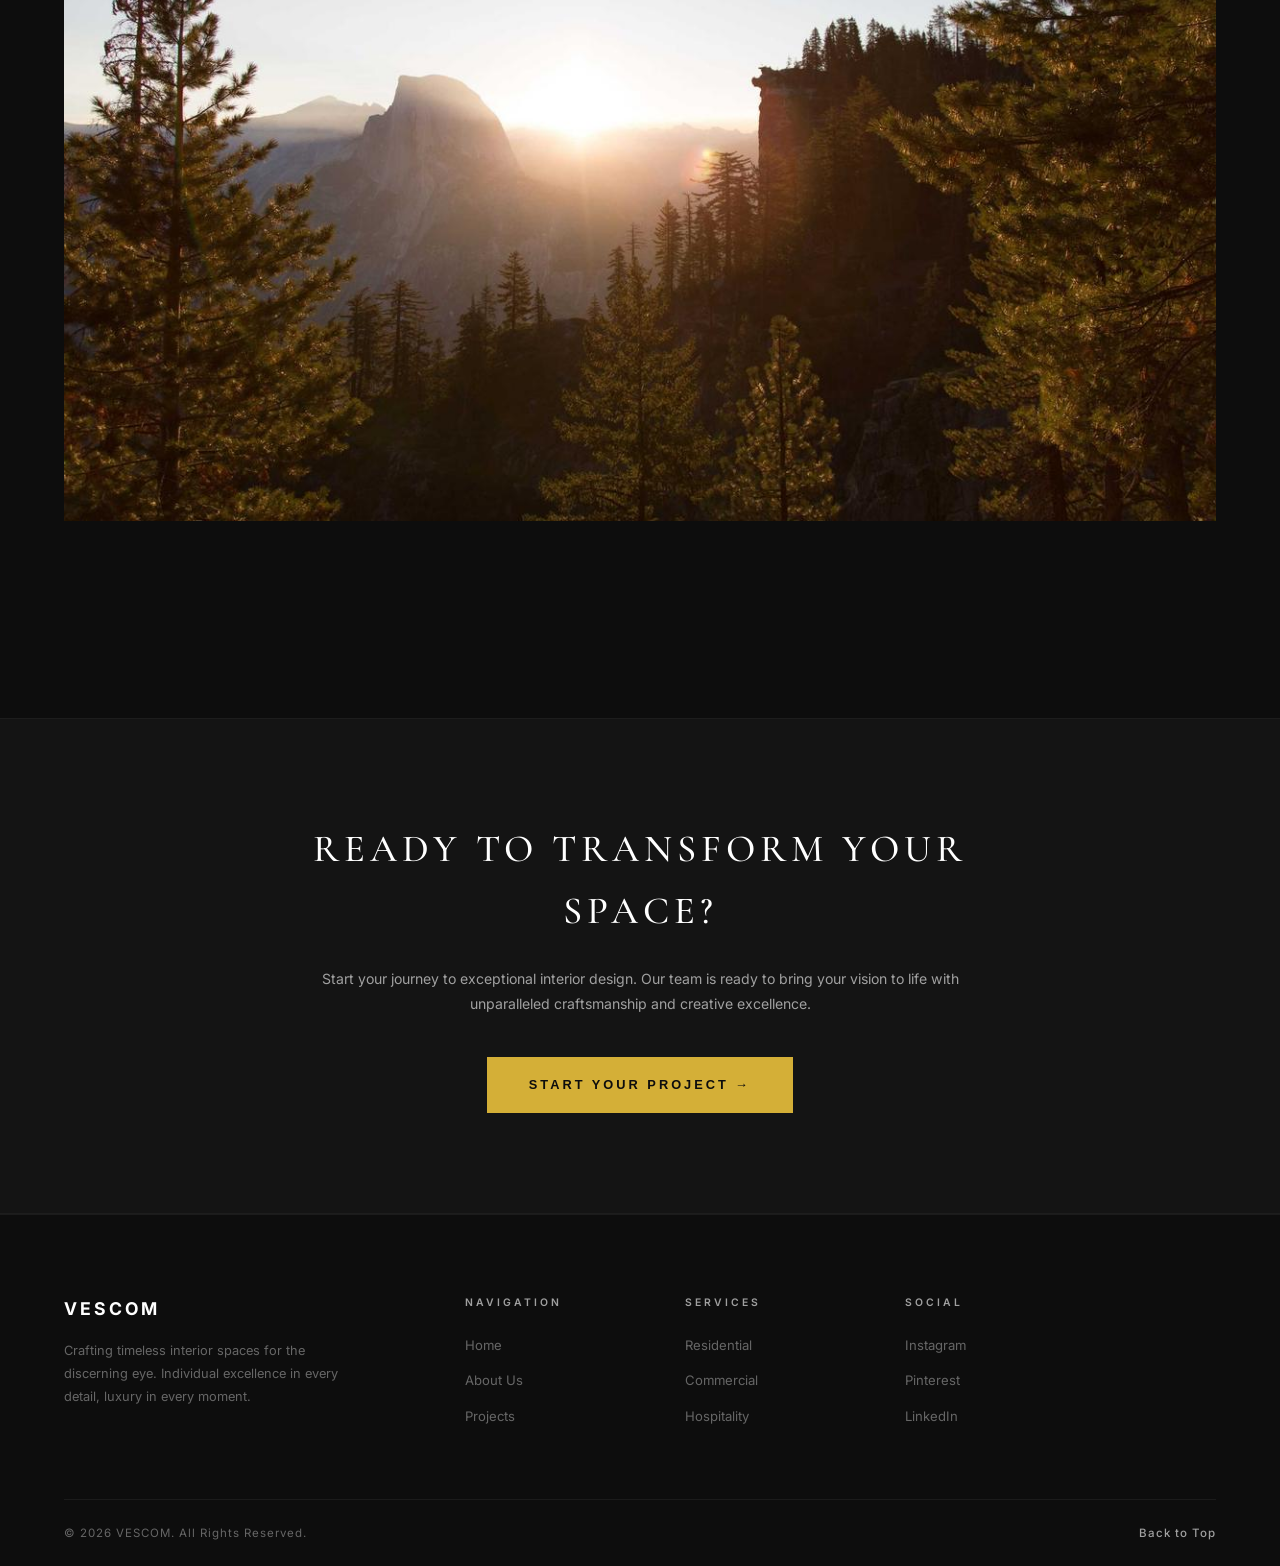
==== commit 6a435f9a: "Update index.html" ====
--- a/index.html
+++ b/index.html
@@ -241,8 +241,44 @@
         </div>
     </section>
 
+
+    <!-- ========== FEATURED WORK ========== -->
+    <section class="featured-work" id="featured-work">
+        <div class="container">
+            <div class="featured-header"><span>
+                    <p class="section-subtitle">RECENT HIGHLIGHTS</p>
+                    <h2 class="section-title">DESIGN INSPIRATION</h2>
+                </span>
+                <a href="#" class="view-all-link nav-link">DISCOVER MORE</a>
+            </div>
+            <div class="featured-grid-2">
+                <div class="featured-item-grid-2">
+                    <img src="images/project2.jpg" alt="Featured Project 1">
+                    <div class="content-featured-overlay">
+                        <h3 class="service-name service-name-featured">Azure Sands Resort</h3>
+                        <p class="section-subtitle section-subtitle-featured">MALDIVES</p>
+                    </div>
+                </div>
+                <div class="featured-item-grid-2">
+                    <img src="images/project1.jpg" alt="Featured Project 1">
+                    <div class="content-featured-overlay">
+                        <h3 class="service-name service-name-featured">The Glass Penthouse</h3>
+                        <p class="section-subtitle section-subtitle-featured">NEW YORK</p>
+                    </div>
+                </div>
+                <div class="featured-item-grid-2">
+                    <img src="images/project2.jpg" alt="Featured Project 1">
+                    <div class="content-featured-overlay">
+                        <h3 class="service-name service-name-featured">Azure Sands Resort</h3>
+                        <p class="section-subtitle section-subtitle-featured">MALDIVES</p>
+                    </div>
+                </div>
+            </div>
+        </div>
+    </section>
+
     <!-- ========== DESIGN INSPIRATION ========== -->
-    <section class="inspiration" id="inspiration">
+    <!-- <section class="inspiration" id="inspiration">
         <div class="container">
             <div class="section-header">
                 <h2 class="section-title">DESIGN INSPIRATION</h2>
@@ -259,7 +295,7 @@
                 </div>
             </div>
         </div>
-    </section>
+    </section> -->
 
     <!-- ========== CTA SECTION ========== -->
     <section class="cta-section" id="cta">
@@ -311,9 +347,9 @@
                     </ul>
                 </div>
                 <!-- Column 5: 2026 -->
-                <div class="footer-col footer-year">
+                <!-- <div class="footer-col footer-year">
                     <span class="year-badge">2026</span>
-                </div>
+                </div> -->
             </div>
             <div class="footer-bottom">
                 <p class="copyright">&copy; 2026 VESCOM. All Rights Reserved.</p>
@@ -325,4 +361,4 @@
     <script src="script.js"></script>
 </body>
 
-</html>+</html>
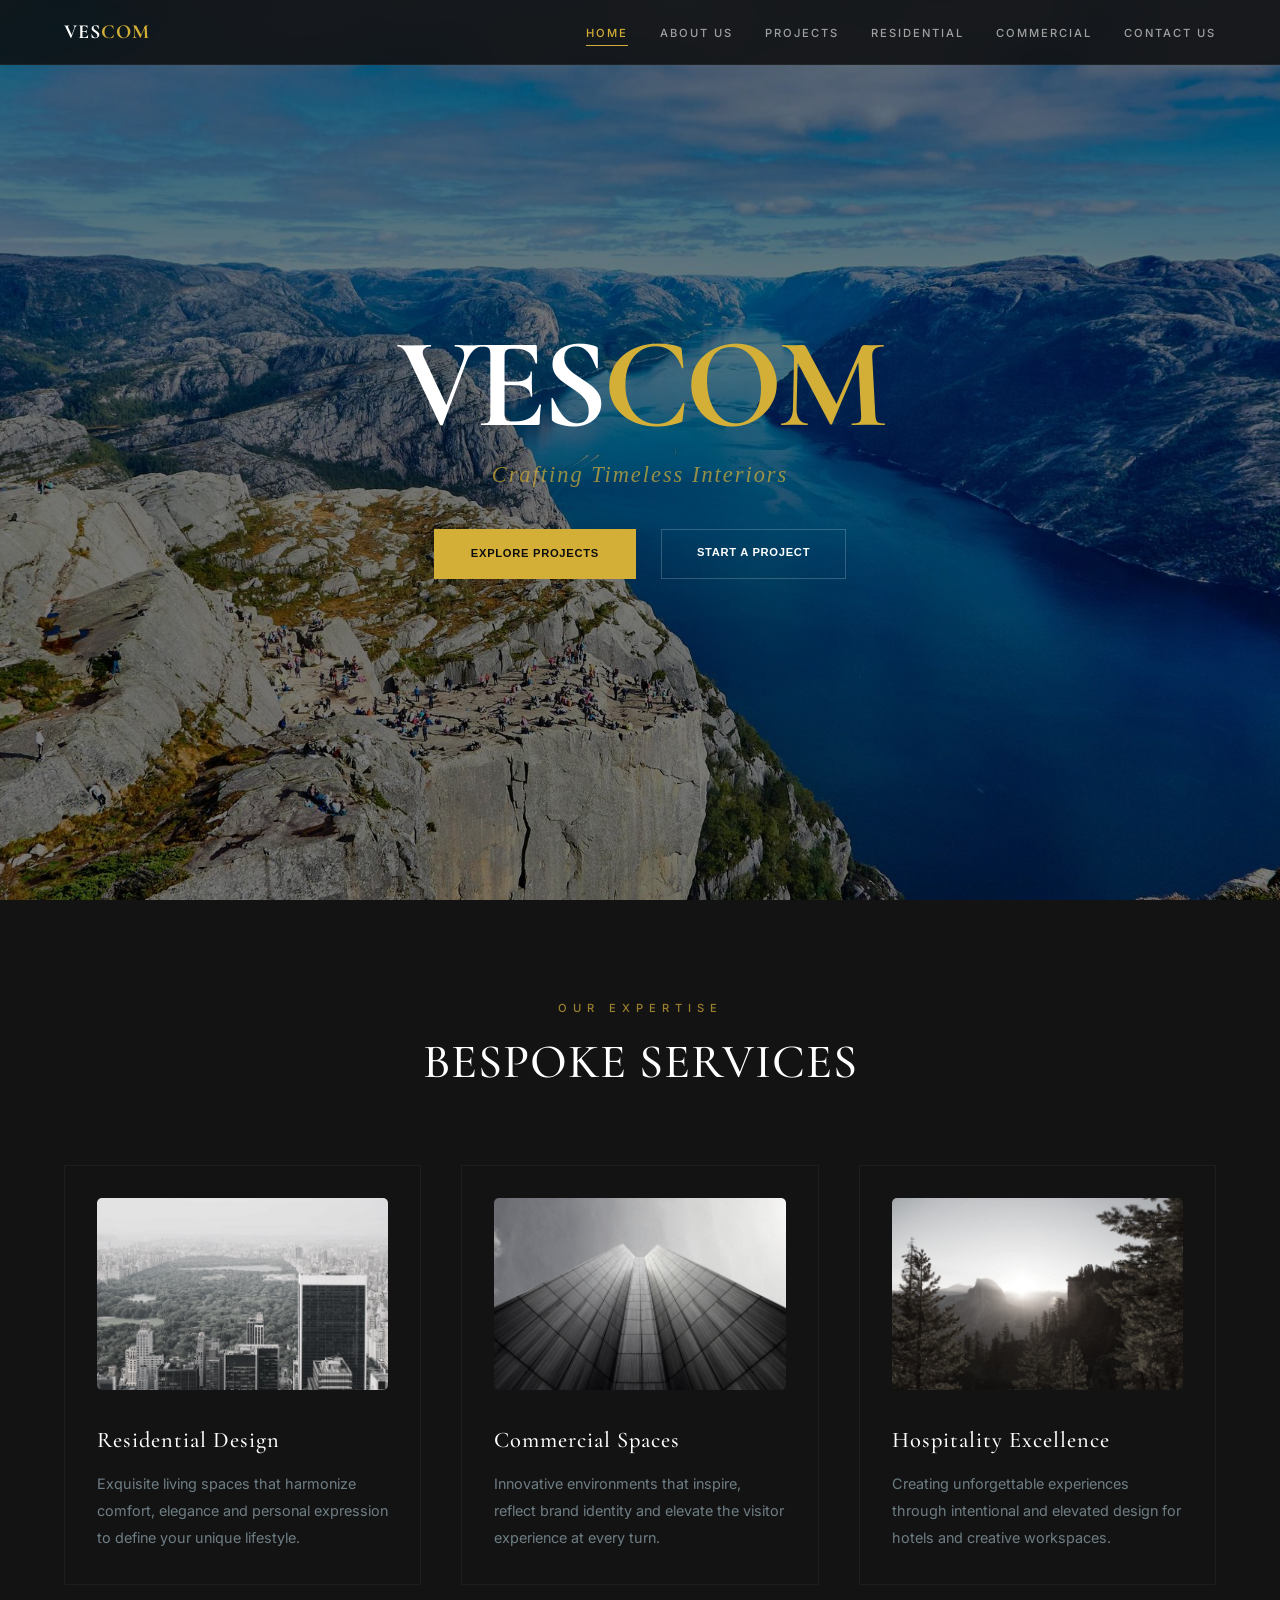
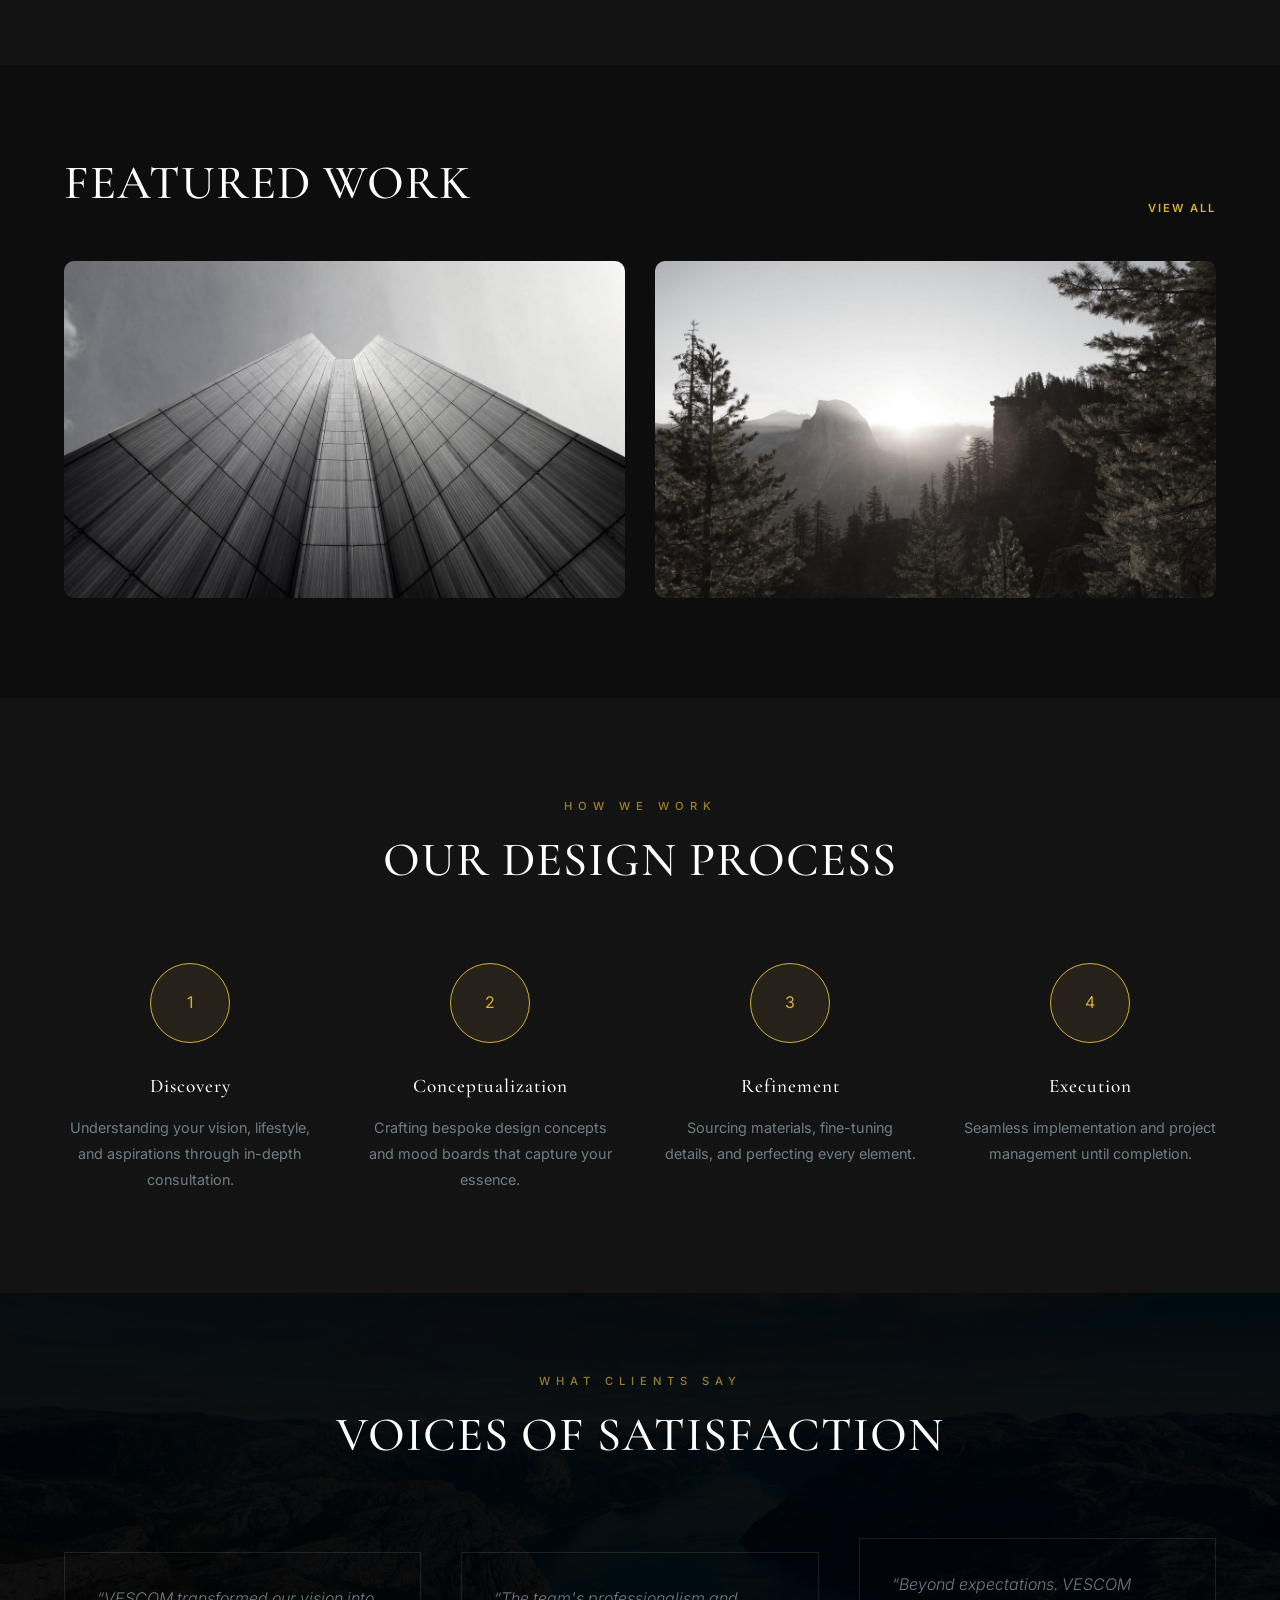
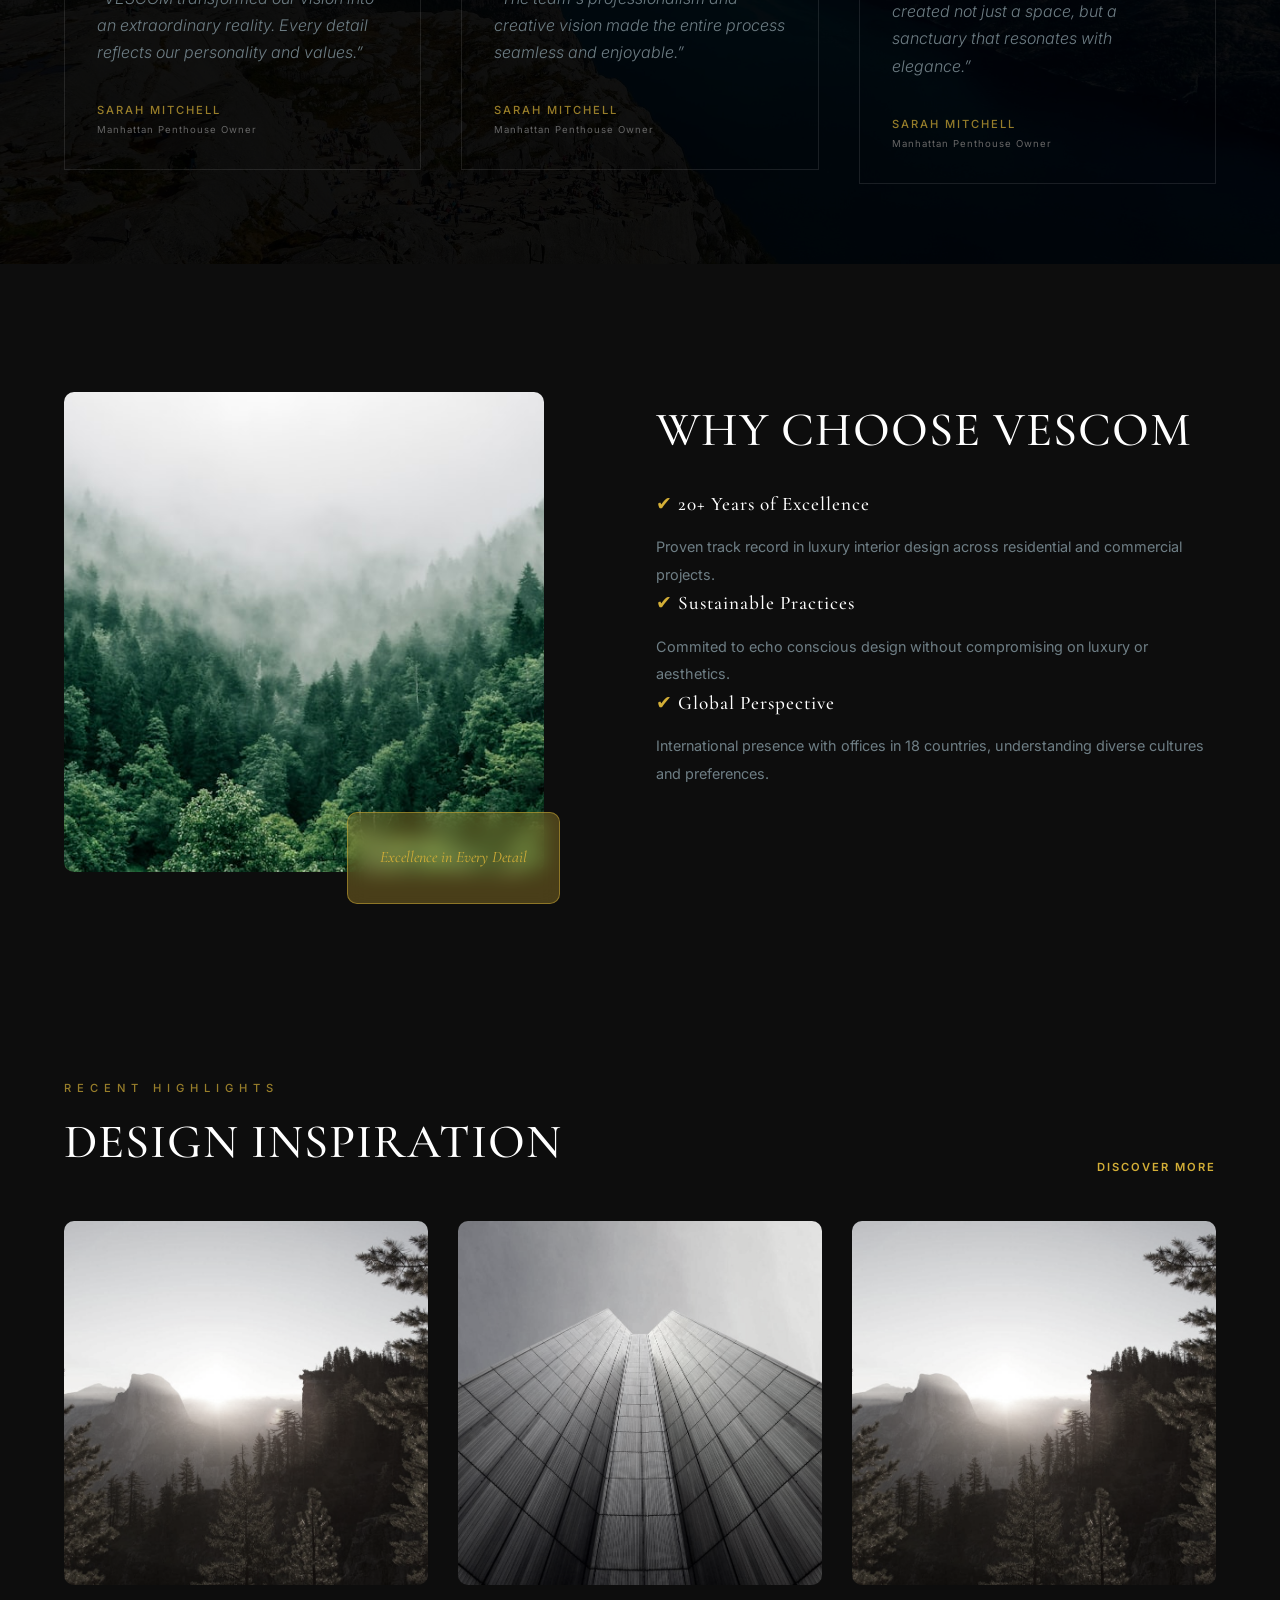
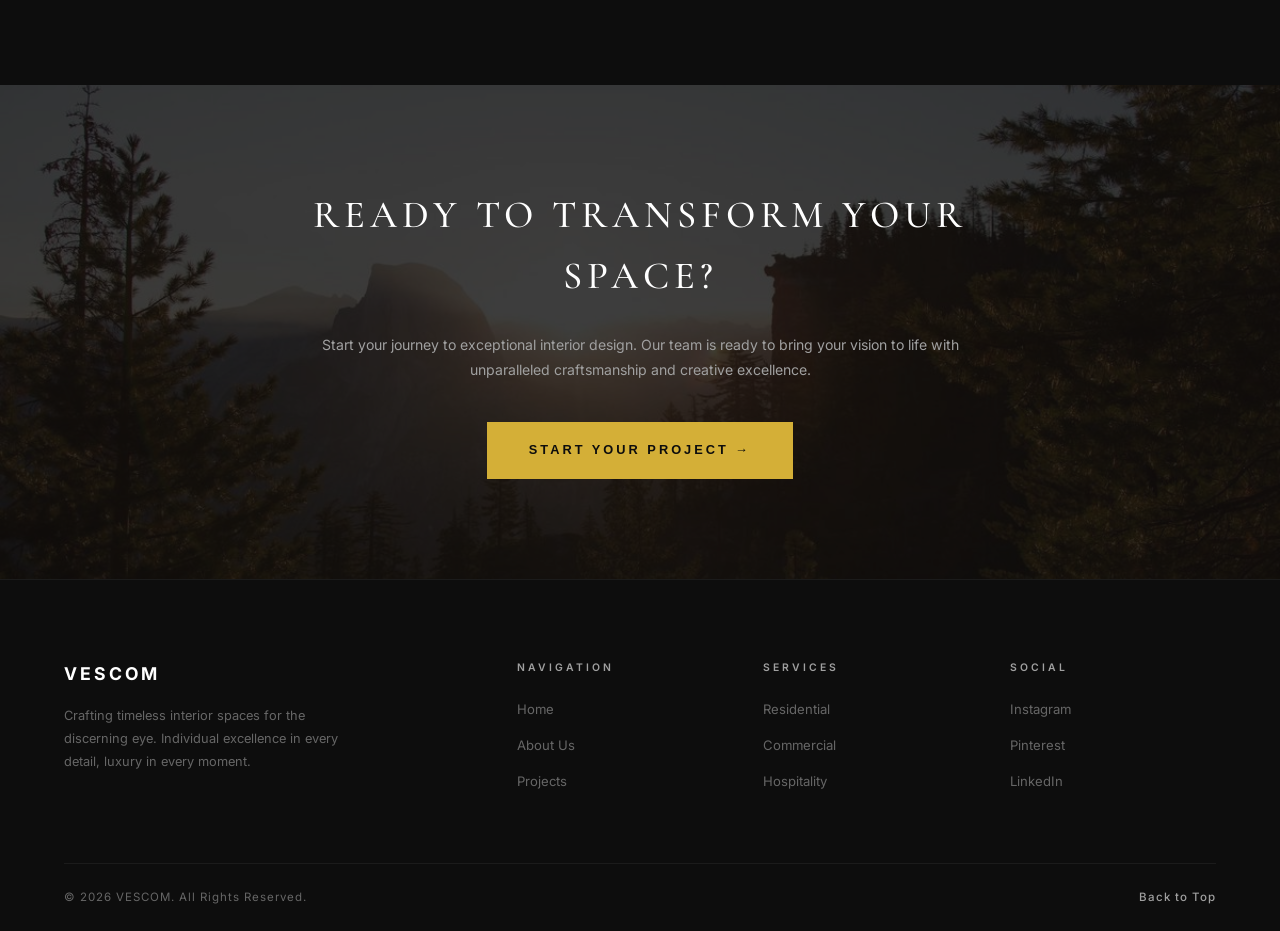
==== commit 07e7fc43: "Uploaded project" ====
--- a/index.html
+++ b/index.html
@@ -32,7 +32,7 @@
                 <ul class="nav-list">
                     <li><a href="#" class="nav-link active">HOME</a></li>
                     <li><a href="#" class="nav-link">ABOUT US</a></li>
-                    <li><a href="#" class="nav-link">PROJECTS</a></li>
+                    <li><a href="project.html" class="nav-link">PROJECTS</a></li>
                     <li><a href="#" class="nav-link">RESIDENTIAL</a></li>
                     <li><a href="#" class="nav-link">COMMERCIAL</a></li>
                     <li><a href="#" class="nav-link">CONTACT US</a></li>
@@ -325,7 +325,7 @@
                     <ul class="footer-links">
                         <li><a href="#">Home</a></li>
                         <li><a href="#">About Us</a></li>
-                        <li><a href="#">Projects</a></li>
+                        <li><a href="project.html">Projects</a></li>
                     </ul>
                 </div>
                 <!-- Column 3: Services -->
@@ -361,4 +361,4 @@
     <script src="script.js"></script>
 </body>
 
-</html>
+</html>
--- a/styles.css
+++ b/styles.css
@@ -405,12 +405,25 @@
     color: var(--gold-light);
 }
 
+.featured-grid-2 {
+    display: grid;
+    grid-template-columns: repeat(3, 1fr);
+    gap: 30px;
+}
+
 .featured-grid {
     display: grid;
     grid-template-columns: repeat(2, 1fr);
     gap: 30px;
 }
 
+.featured-item-grid-2 {
+    overflow: hidden;
+    aspect-ratio: 1/1;
+    position: relative;
+    border-radius: 10px;
+}
+
 .featured-item {
     overflow: hidden;
     aspect-ratio: 5 / 3;
@@ -418,6 +431,7 @@
     border-radius: 10px;
 }
 
+.featured-item-grid-2 img,
 .featured-item img {
     position: absolute;
     width: 100%;
@@ -427,12 +441,14 @@
     filter: grayscale(var(--gray-scale));
 }
 
+.featured-item-grid-2:hover img,
 .featured-item:hover img {
     transform: scale(1.04);
     filter: grayscale(var(--gray-scale-no));
     /* filter: brightness(1); */
 }
 
+.featured-item-grid-2:hover .content-featured-overlay,
 .featured-item:hover .content-featured-overlay {
     opacity: 1;
 }
@@ -465,7 +481,6 @@
 .design-process {
     padding: 100px 0;
     background: rgb(19, 19, 19);
-    border-top: 1px solid rgba(255, 255, 255, 0.04);
 }
 
 .process-grid {
@@ -764,15 +779,34 @@
    ============================================ */
 .cta-section {
     padding: 100px 0;
-    background: var(--dark-lighter);
-    border-top: 1px solid rgba(255, 255, 255, 0.04);
-    border-bottom: 1px solid rgba(255, 255, 255, 0.04);
+    background-image: url(images/project2.jpg);
+    background-size: cover;
+    background-position: center;
+    background-repeat: no-repeat;
+    position: relative;
+}
+
+.cta-section::after {
+    background-color: #0d0d0dcc;
+    content: '';
+    width: 100%;
+    height: 100%;
+    display: flex;
+    position: absolute;
+    top: 0;
+    left: 0;
+    right: 0;
+    bottom: 0;
+    z-index: 100;
+
 }
 
 .cta-content {
     text-align: center;
     max-width: 700px;
     margin: 0 auto;
+    position: relative;
+    z-index: 101;
 }
 
 .cta-title {
@@ -809,7 +843,7 @@
 
 .footer-grid {
     display: grid;
-    grid-template-columns: 2fr 1fr 1fr 1fr 0.5fr;
+    grid-template-columns: 2fr 1fr 1fr 1fr;
     gap: 40px;
     padding-bottom: 60px;
 }
@@ -946,7 +980,11 @@
     }
 
     .section-title {
-        line-height: 3rem;
+        line-height: 2rem;
+        font-size: 2.2rem;
+        font-weight: 500;
+        letter-spacing: 1px;
+        color: var(--text-primary);
     }
 
 
@@ -1002,6 +1040,10 @@
         grid-template-columns: 1fr;
     }
 
+    .featured-grid-2 {
+        grid-template-columns: 1fr;
+    }
+
     .process-grid {
         grid-template-columns: 1fr;
         gap: 48px;
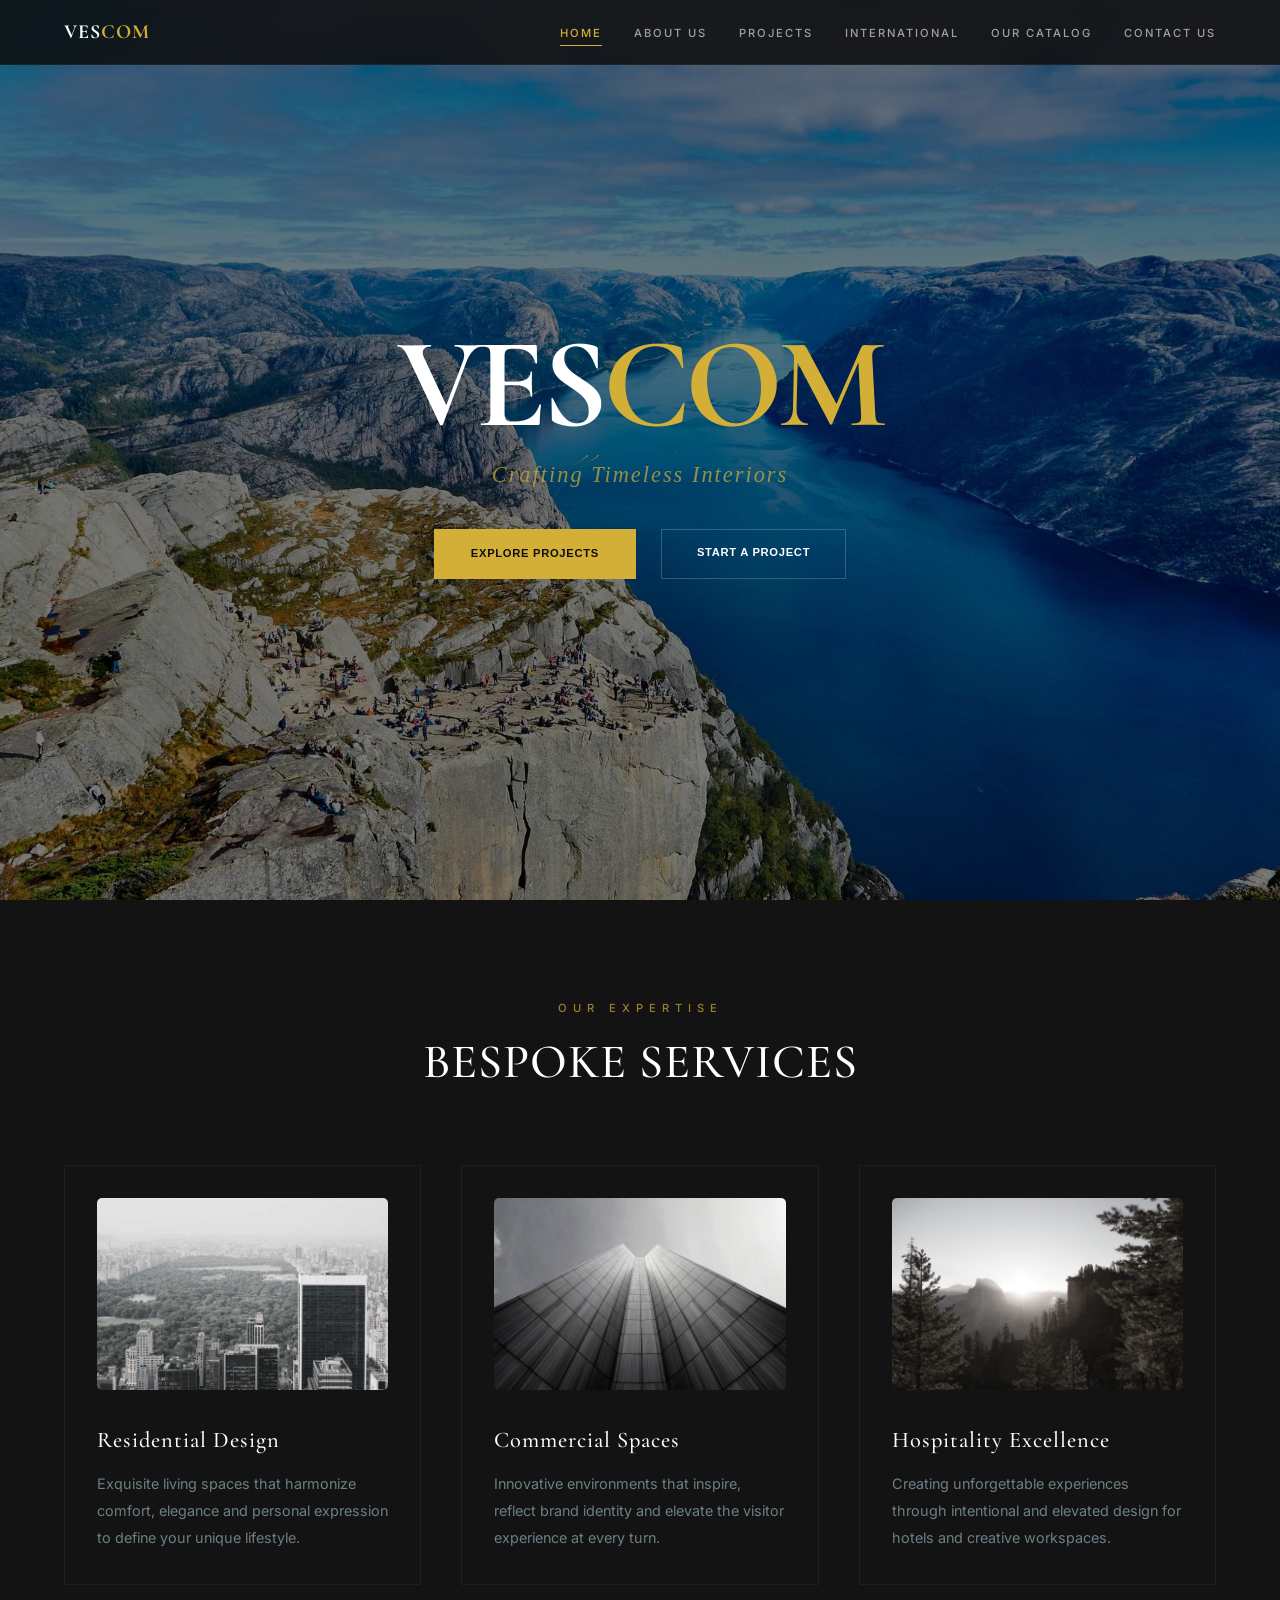
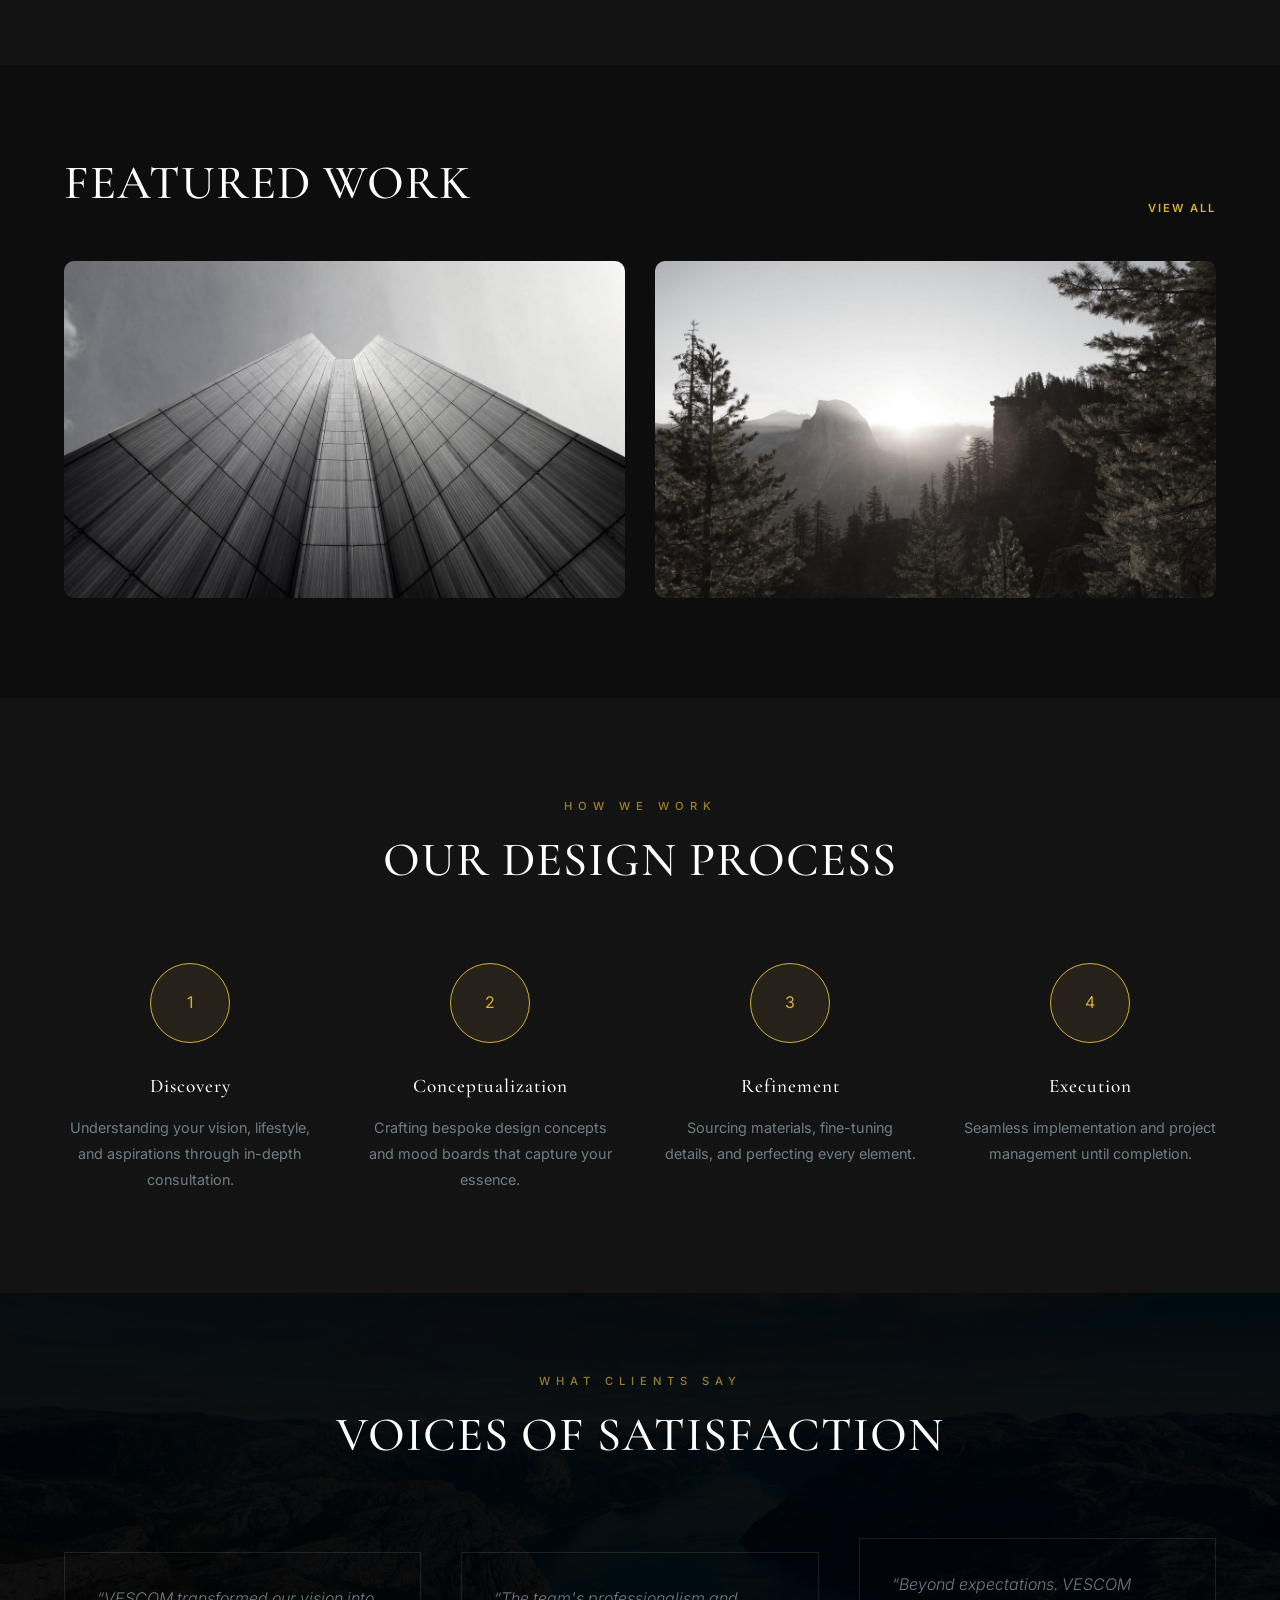
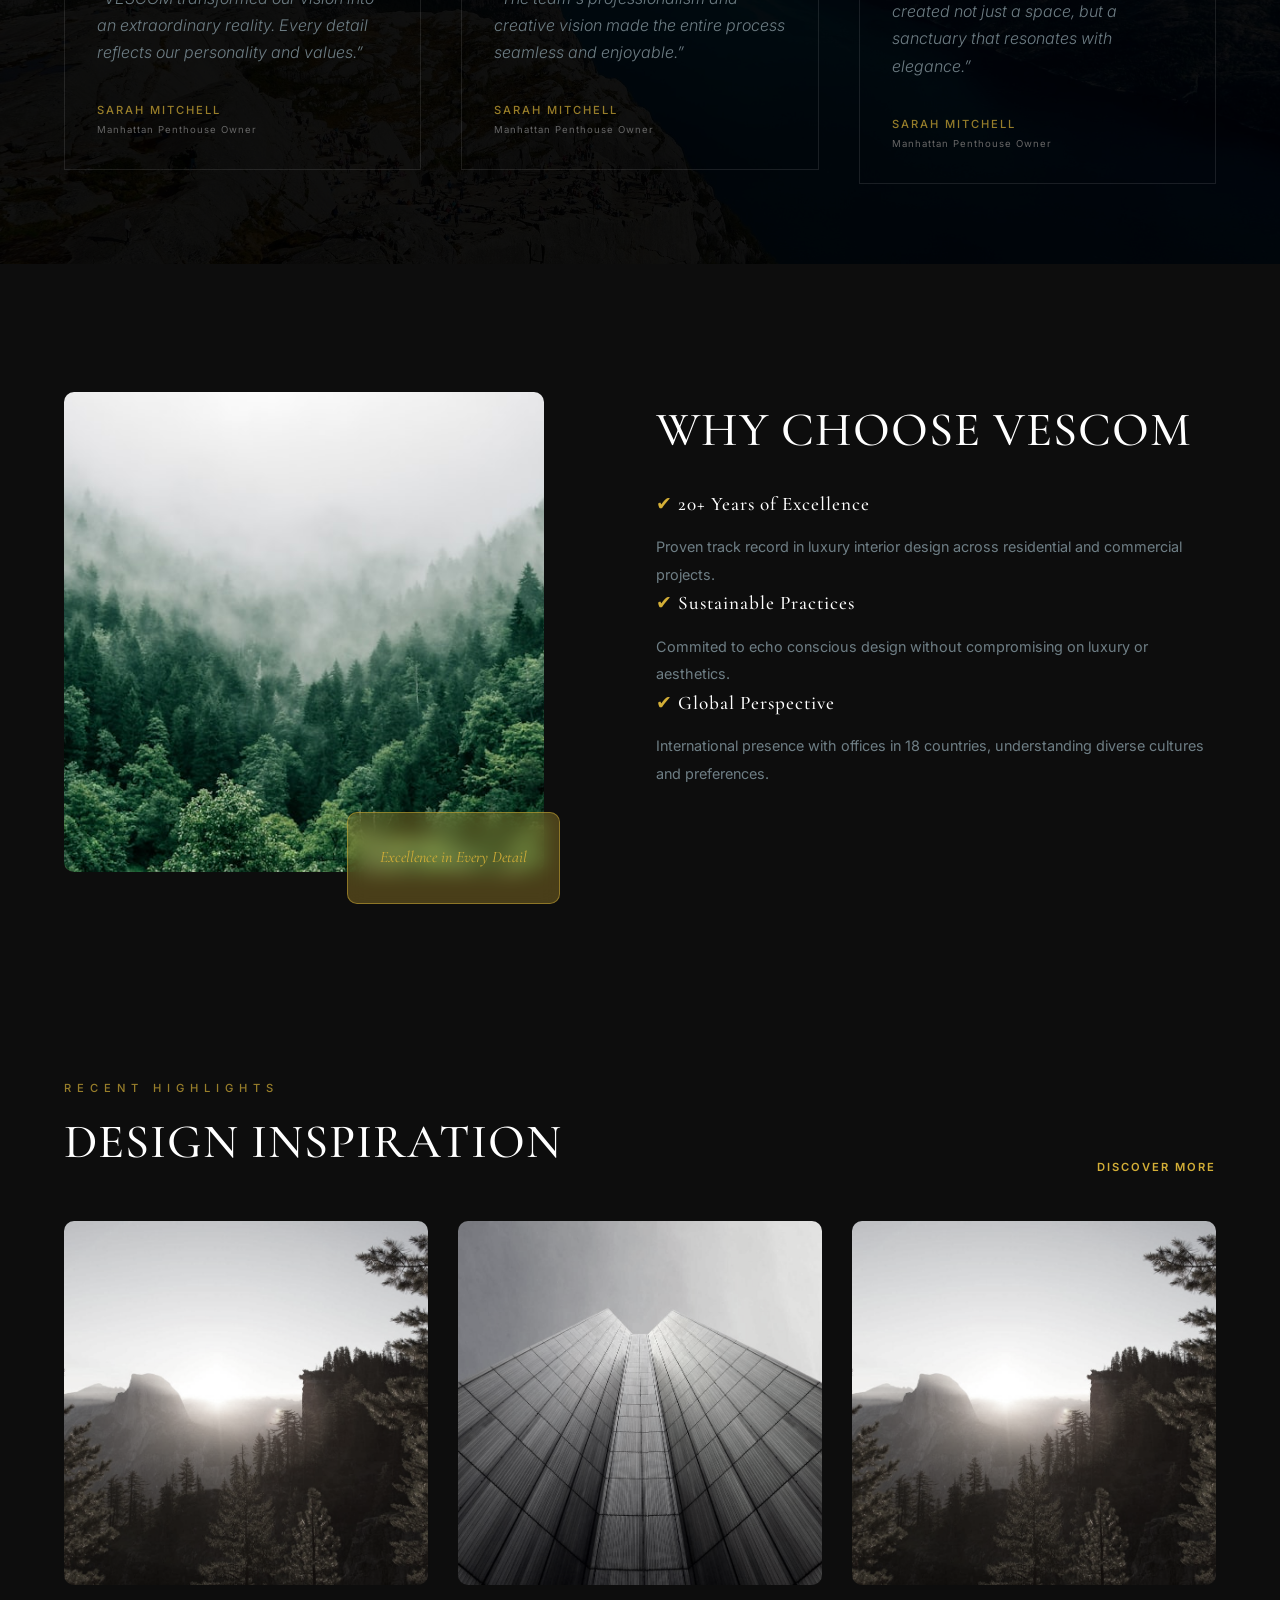
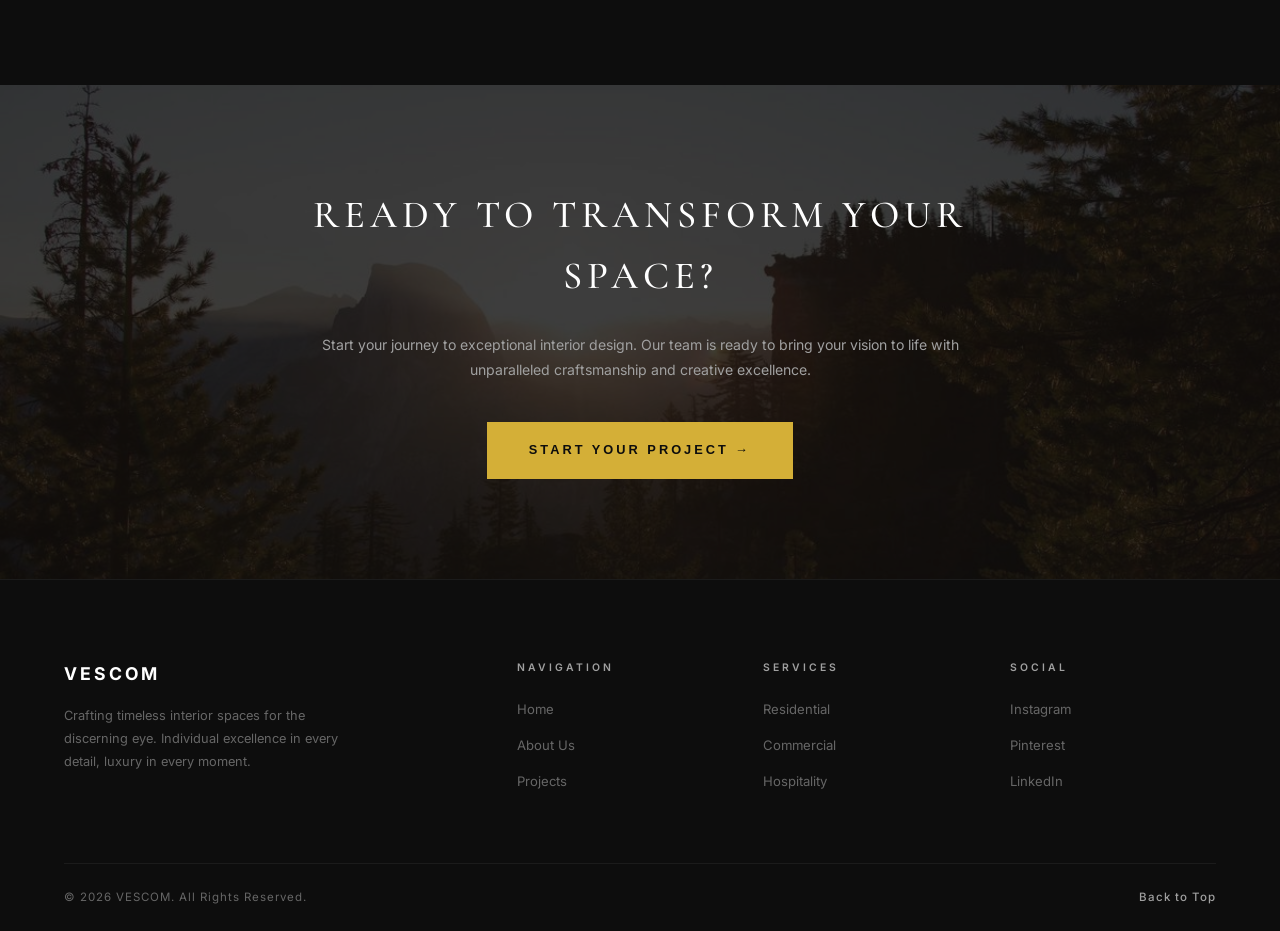
==== commit 35a82a3d: "uploaded" ====
--- a/index.html
+++ b/index.html
@@ -33,9 +33,9 @@
                     <li><a href="#" class="nav-link active">HOME</a></li>
                     <li><a href="#" class="nav-link">ABOUT US</a></li>
                     <li><a href="project.html" class="nav-link">PROJECTS</a></li>
-                    <li><a href="#" class="nav-link">RESIDENTIAL</a></li>
-                    <li><a href="#" class="nav-link">COMMERCIAL</a></li>
-                    <li><a href="#" class="nav-link">CONTACT US</a></li>
+                    <li><a href="international.html" class="nav-link">INTERNATIONAL</a></li>
+                    <li><a href="#" class="nav-link">OUR CATALOG</a></li>
+                    <li><a href="contact.html" class="nav-link">CONTACT US</a></li>
                 </ul>
             </nav>
             <button class="mobile-toggle" id="mobileToggle" aria-label="Toggle navigation">
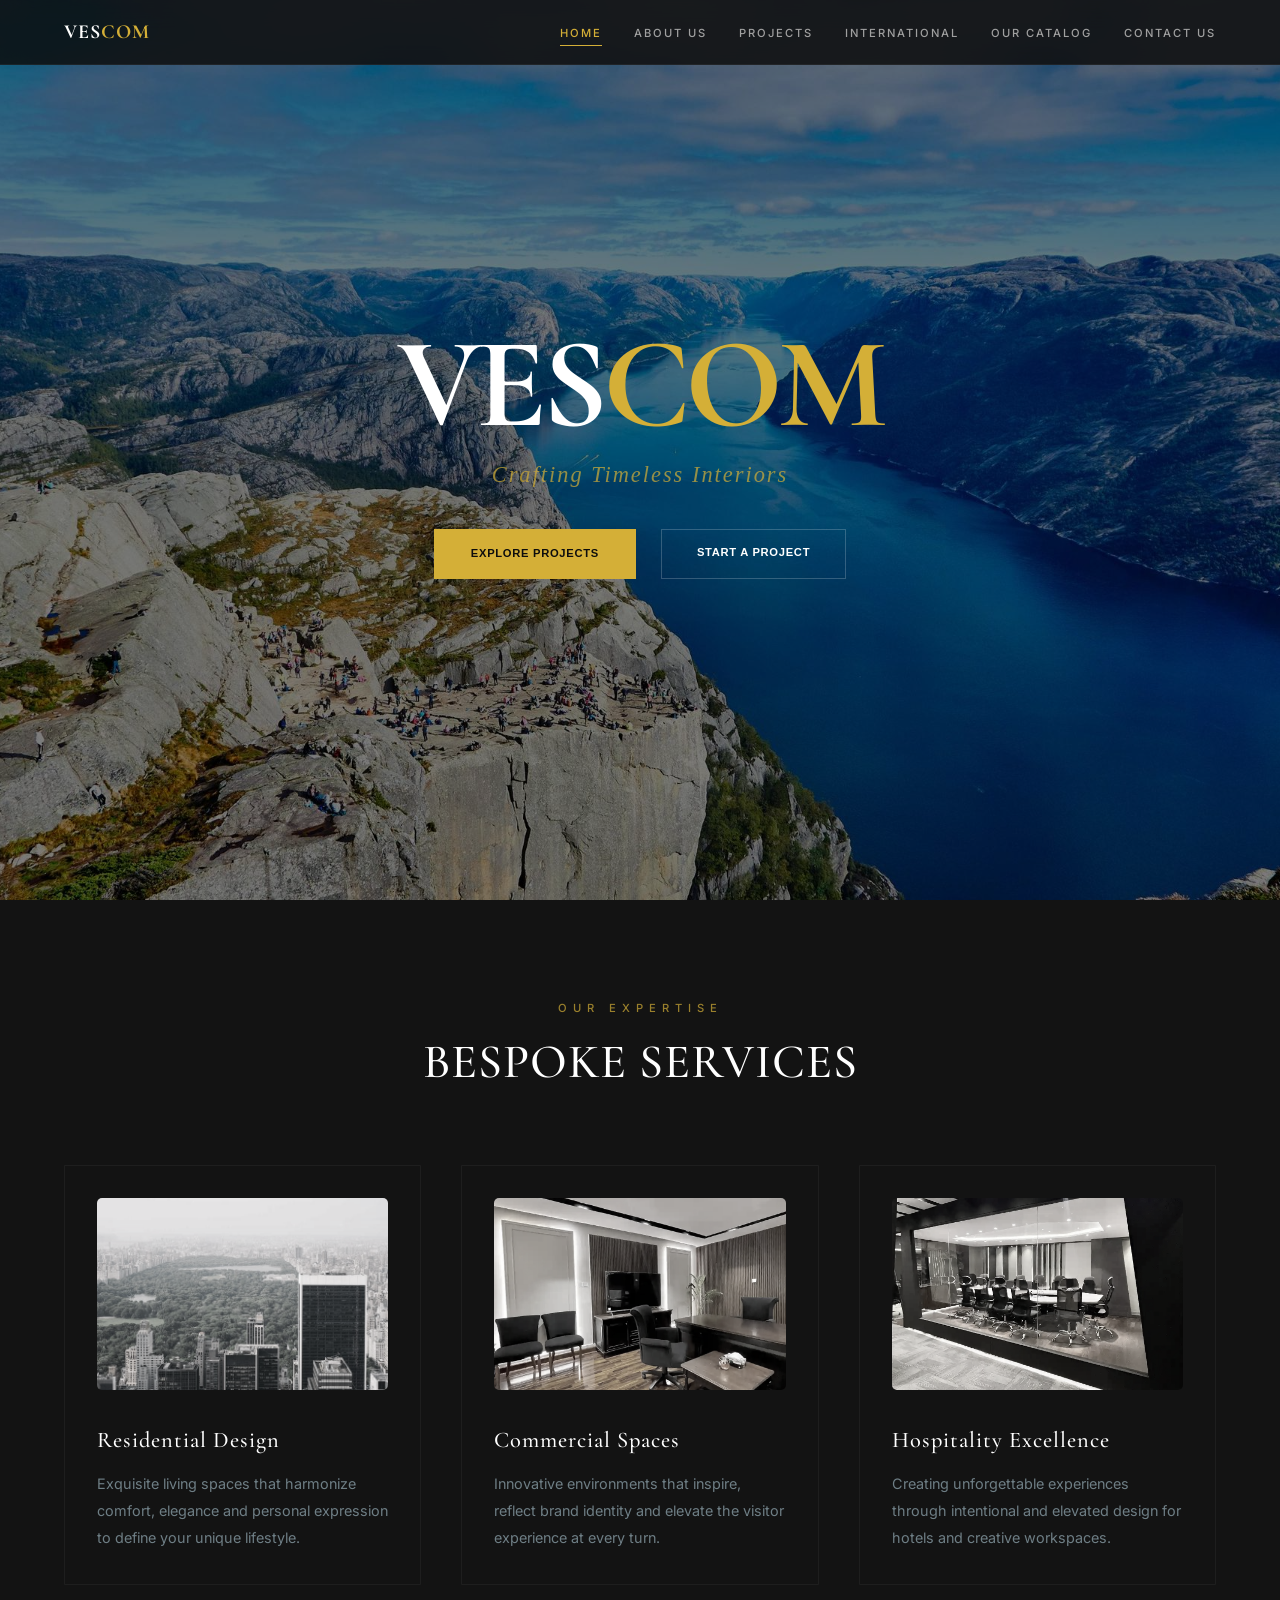
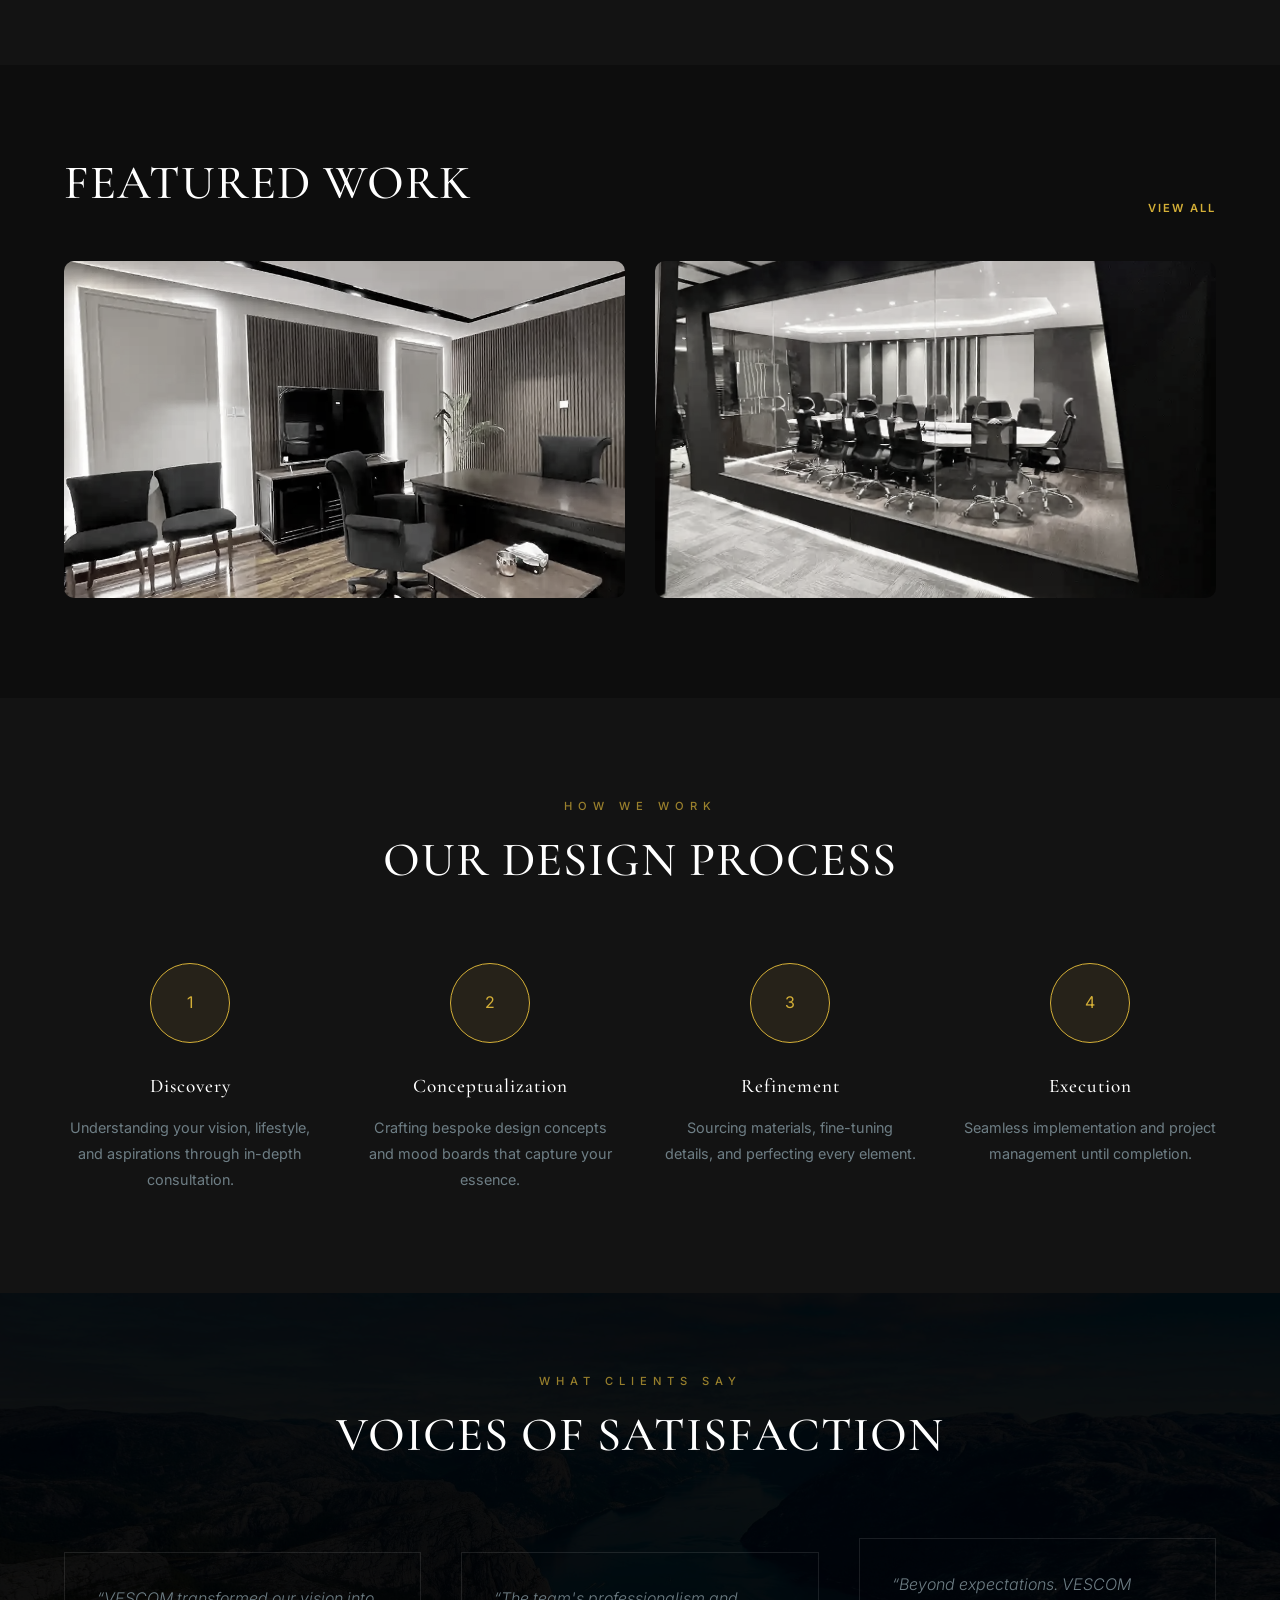
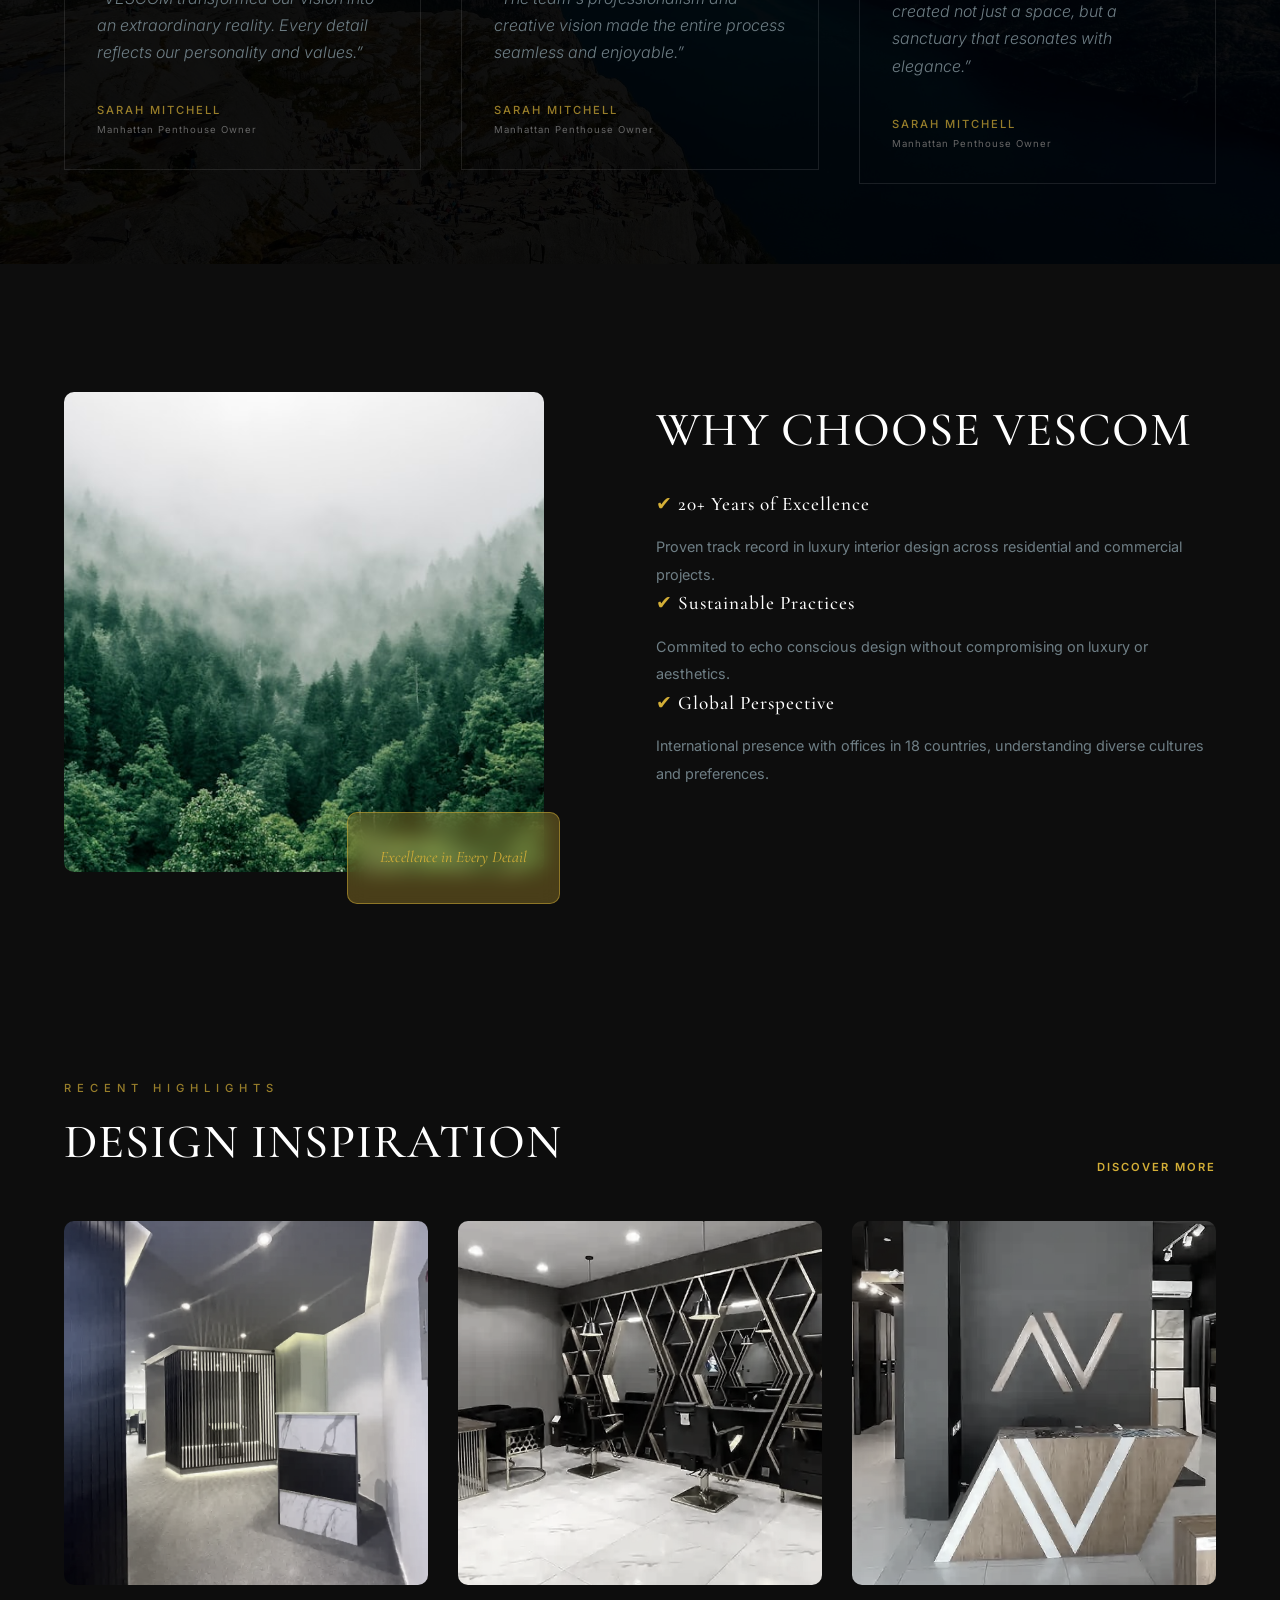
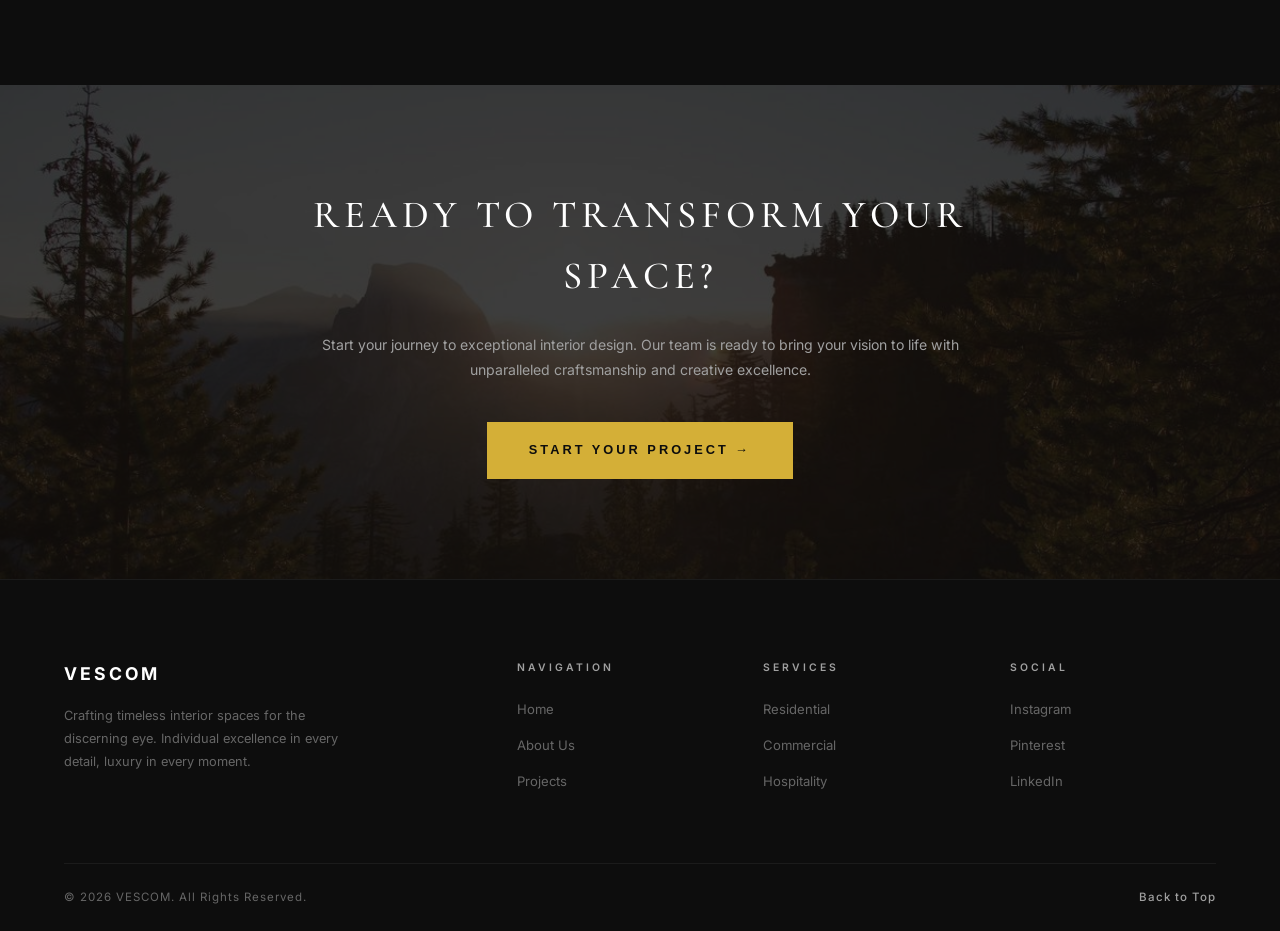
==== commit 4ff296c1: "file uploaded" ====
--- a/index.html
+++ b/index.html
@@ -31,7 +31,7 @@
             <nav class="main-nav" id="mainNav">
                 <ul class="nav-list">
                     <li><a href="#" class="nav-link active">HOME</a></li>
-                    <li><a href="#" class="nav-link">ABOUT US</a></li>
+                    <li><a href="about.html" class="nav-link">ABOUT US</a></li>
                     <li><a href="project.html" class="nav-link">PROJECTS</a></li>
                     <li><a href="international.html" class="nav-link">INTERNATIONAL</a></li>
                     <li><a href="#" class="nav-link">OUR CATALOG</a></li>
@@ -84,7 +84,7 @@
                 <!-- Service 2 -->
                 <div class="service-card">
                     <div class="service-image">
-                        <img src="images/project1.jpg" alt="Commercial Spaces">
+                        <img src="media/project-1/1.webp" alt="Commercial Spaces">
                     </div>
                     <h3 class="service-name">Commercial Spaces</h3>
                     <p class="service-desc">Innovative environments that inspire, reflect brand identity and elevate the
@@ -93,7 +93,7 @@
                 <!-- Service 3 -->
                 <div class="service-card">
                     <div class="service-image">
-                        <img src="images/project2.jpg" alt="Hospitality Excellence">
+                        <img src="media/project-2/1.webp" alt="Hospitality Excellence">
                     </div>
                     <h3 class="service-name">Hospitality Excellence</h3>
                     <p class="service-desc">Creating unforgettable experiences through intentional and elevated design
@@ -112,14 +112,14 @@
             </div>
             <div class="featured-grid">
                 <div class="featured-item">
-                    <img src="images/project1.jpg" alt="Featured Project 1">
+                    <img src="media/project-1/1.webp" alt="Featured Project 1">
                     <div class="content-featured-overlay">
                         <h3 class="service-name service-name-featured">The Glass Penthouse</h3>
                         <p class="section-subtitle section-subtitle-featured">NEW YORK</p>
                     </div>
                 </div>
                 <div class="featured-item">
-                    <img src="images/project2.jpg" alt="Featured Project 1">
+                    <img src="media/project-2/1.webp" alt="Featured Project 2">
                     <div class="content-featured-overlay">
                         <h3 class="service-name service-name-featured">Azure Sands Resort</h3>
                         <p class="section-subtitle section-subtitle-featured">MALDIVES</p>
@@ -253,21 +253,21 @@
             </div>
             <div class="featured-grid-2">
                 <div class="featured-item-grid-2">
-                    <img src="images/project2.jpg" alt="Featured Project 1">
+                    <img src="media/project-3/1.webp" alt="Featured Project 3">
                     <div class="content-featured-overlay">
                         <h3 class="service-name service-name-featured">Azure Sands Resort</h3>
                         <p class="section-subtitle section-subtitle-featured">MALDIVES</p>
                     </div>
                 </div>
                 <div class="featured-item-grid-2">
-                    <img src="images/project1.jpg" alt="Featured Project 1">
+                    <img src="media/project-4/1.webp" alt="Featured Project 4">
                     <div class="content-featured-overlay">
                         <h3 class="service-name service-name-featured">The Glass Penthouse</h3>
                         <p class="section-subtitle section-subtitle-featured">NEW YORK</p>
                     </div>
                 </div>
                 <div class="featured-item-grid-2">
-                    <img src="images/project2.jpg" alt="Featured Project 1">
+                    <img src="media/project-5/1.webp" alt="Featured Project 5">
                     <div class="content-featured-overlay">
                         <h3 class="service-name service-name-featured">Azure Sands Resort</h3>
                         <p class="section-subtitle section-subtitle-featured">MALDIVES</p>
